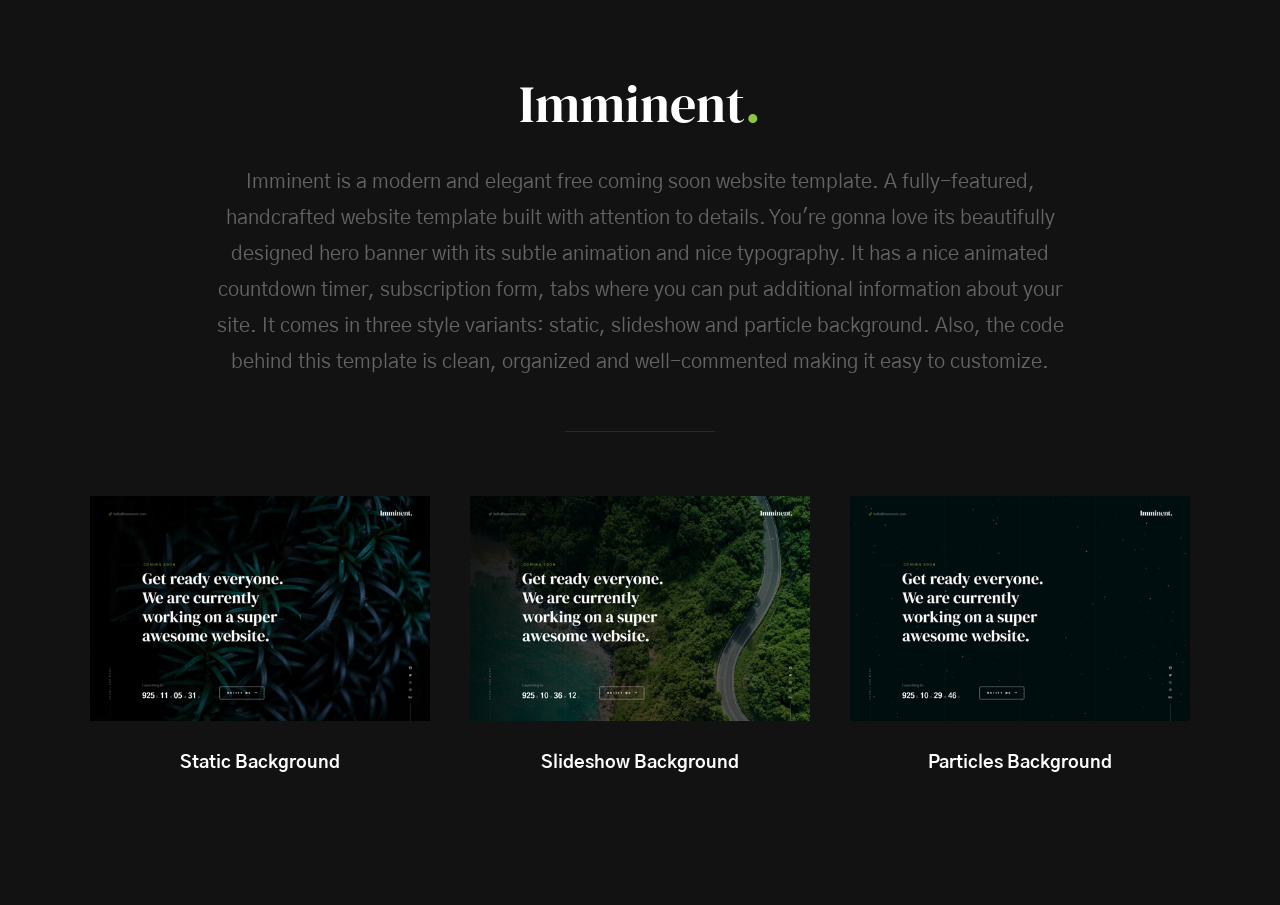
==== index.html @ cfb287a7 "Default" ====
<!DOCTYPE html>
<html class="no-js" lang="en">
<head>

    <!--- basic page needs
    ================================================== -->
    <meta charset="utf-8">
    <title>Imminent - Demo</title>
    <meta name="description" content="">
    <meta name="author" content="">

    <!-- mobile specific metas
    ================================================== -->
    <meta name="viewport" content="width=device-width, initial-scale=1">

    <!-- CSS
    ================================================== -->
    <link rel="stylesheet" href="css/base.css">
    <link rel="stylesheet" href="css/demo.css">

    <!-- script
    ================================================== -->
    <script src="js/modernizr.js"></script>
    <script defer src="js/fontawesome/all.min.js"></script>

    <!-- favicons
    ================================================== -->
    <link rel="apple-touch-icon" sizes="180x180" href="apple-touch-icon.png">
    <link rel="icon" type="image/png" sizes="32x32" href="favicon-32x32.png">
    <link rel="icon" type="image/png" sizes="16x16" href="favicon-16x16.png">
    <link rel="manifest" href="site.webmanifest">

</head>

<body>

    <!-- preloader
    ================================================== -->
    <div id="preloader">
        <div id="loader" class="dots-fade">
            <div></div>
            <div></div>
            <div></div>
        </div>
    </div>

    <!-- header 
    ================================================== -->
    <header>
        <div class="row">
            <div class="column">

                <h1>Imminent<span>.</span></h1>

                <p class="lead">
                Imminent is a modern and elegant free coming soon website template. A fully-featured, 
                handcrafted website template built with attention to details. You're gonna love its 
                beautifully designed hero banner with its 
                subtle animation and nice typography. It has a nice animated countdown timer, 
                subscription form, tabs where you can put additional information about your site. 
                It comes in three style variants: static, slideshow and particle background. 
                Also, the code behind this template is clean, organized and well-commented 
                making it easy to customize.
                </p>

            </div>
        </div>
    </header> <!-- end header -->


    <!-- main content
    ================================================== -->
    <main>
        <div class="row block-large-1-3 block-medium-1-2 block-tab-full">
           
            <div class="column entry">
                <div class="entry__thumb">
                    <a href="index-static.html" title="static background">
                        <img src="images/demo/imminent-static.jpg" srcset="images/demo/imminent-static.jpg 1x, images/demo/imminent-static@2x.jpg 2x" alt="">
                    </a>
                </div>
                <div class="entry__title">
                    <h3>Static Background</h3>
                </div>
            </div>

            <div class="column entry">
                <div class="entry__thumb">
                    <a href="index-slides.html" title="slideshow background">
                        <img src="images/demo/imminent-slides.jpg" srcset="images/demo/imminent-slides.jpg 1x, images/demo/imminent-slides@2x.jpg 2x" alt="">
                    </a>
                </div>
                <div class="entry__title">
                    <h3>Slideshow Background</h3>
                </div>
            </div>

            <div class="column entry">
                <div class="entry__thumb">
                    <a href="index-particles.html" title="particles background">
                        <img src="images/demo/imminent-particles.jpg" srcset="images/demo/imminent-particles.jpg 1x, images/demo/imminent-particles@2x.jpg 2x" alt="">
                    </a>
                </div>
                <div class="entry__title">
                    <h3>Particles Background</h3>
                </div>
            </div>
            
        </div>
    </main> <!--  end main -->

    <!-- Java Script
    ================================================== -->
    <script src="js/jquery-3.2.1.min.js"></script>
    <script src="js/plugins.js"></script>
    <script src="js/main.js"></script>

</body>

</html>
---- css/base.css ----
/* =================================================================== 
 *  Imminent Base Stylesheet
 *  Ver. 1.0.0
 *  09-19-2019
 *  ------------------------------------------------------------------
 *
 *  TOC:
 *	# imports 
 *	# normalize
 *	# basic/base setup styles
 *	# grid v2.1.1
 *	# block grids
 *	# MISC
 *
 * =================================================================== */



/* ===================================================================
 * # imports 
 *
 * ------------------------------------------------------------------- */
@import url("https://fonts.googleapis.com/css?family=DM+Serif+Display:400,400i|Gothic+A1:300,400,500,600,700,800&display=swap");



/* ==========================================================================
 * # normalize
 * normalize.css v8.0.1 | MIT License |
 * github.com/necolas/normalize.css
 *
 * -------------------------------------------------------------------------- */


/* ------------------------------------------------------------------- 
 * ## document
 * ------------------------------------------------------------------- */

/* 1. Correct the line height in all browsers.
 * 2. Prevent adjustments of font size after orientation changes in iOS.*/
html {
	line-height: 1.15;  /* 1 */
	-webkit-text-size-adjust: 100%;  /* 2 */
}


/* ------------------------------------------------------------------- 
 * ## sections
 * ------------------------------------------------------------------- */

/* Remove the margin in all browsers. */
body {
	margin: 0;
}

/* Render the `main` element consistently in IE. */
main {
	display: block;
}

/* Correct the font size and margin on `h1` elements within `section` and
 * `article` contexts in Chrome, Firefox, and Safari. */
h1 {
	font-size: 2em;
	margin: 0.67em 0;
}


/* ------------------------------------------------------------------- 
 * ## grouping
 * ------------------------------------------------------------------- */

/* 1. Add the correct box sizing in Firefox.
 * 2. Show the overflow in Edge and IE. */
hr {
	box-sizing: content-box;  /* 1 */
	height: 0;  /* 1 */
	overflow: visible;  /* 2 */
}

/* 1. Correct the inheritance and scaling of font size in all browsers.
 * 2. Correct the odd `em` font sizing in all browsers. */
pre {
	font-family: monospace, monospace;  /* 1 */
	font-size: 1em;  /* 2 */
}


/* ------------------------------------------------------------------- 
 * ## text-level semantics
 * ------------------------------------------------------------------- */

/* Remove the gray background on active links in IE 10. */
a {
	background-color: transparent;
}

/* 1. Remove the bottom border in Chrome 57-
 * 2. Add the correct text decoration in Chrome, Edge, IE, Opera, and Safari. */
abbr[title] {
	border-bottom: none;  /* 1 */
	text-decoration: underline;  /* 2 */
	text-decoration: underline dotted;  /* 2 */
}

/* Add the correct font weight in Chrome, Edge, and Safari. */
b,
strong {
	font-weight: bolder;
}

/* 1. Correct the inheritance and scaling of font size in all browsers.
 * 2. Correct the odd `em` font sizing in all browsers. */
code,
kbd,
samp {
	font-family: monospace, monospace;  /* 1 */
	font-size: 1em;  /* 2 */
}

/* Add the correct font size in all browsers. */
small {
	font-size: 80%;
}

/* Prevent `sub` and `sup` elements from affecting the line height in
 * all browsers. */
sub,
sup {
	font-size: 75%;
	line-height: 0;
	position: relative;
	vertical-align: baseline;
}

sub {
	bottom: -0.25em;
}

sup {
	top: -0.5em;
}


/* ------------------------------------------------------------------- 
 * ## embedded content
 * ------------------------------------------------------------------- */

/* Remove the border on images inside links in IE 10. */
img {
	border-style: none;
}


/* ------------------------------------------------------------------- 
 * ## forms
 * ------------------------------------------------------------------- */

/* 1. Change the font styles in all browsers.
 * 2. Remove the margin in Firefox and Safari. */
button,
input,
optgroup,
select,
textarea {
	font-family: inherit;  /* 1 */
	font-size: 100%;  /* 1 */
	line-height: 1.15;  /* 1 */
	margin: 0;  /* 2 */
}

/* Show the overflow in IE.
 * 1. Show the overflow in Edge. */
button,
input {

	/* 1 */
	overflow: visible;
}

/* Remove the inheritance of text transform in Edge, Firefox, and IE.
 * 1. Remove the inheritance of text transform in Firefox. */
button,
select {

	/* 1 */
	text-transform: none;
}

/* Correct the inability to style clickable types in iOS and Safari. */
button,
[type="button"],
[type="reset"],
[type="submit"] {
	-webkit-appearance: button;
}

/* Remove the inner border and padding in Firefox. */
button::-moz-focus-inner,
[type="button"]::-moz-focus-inner,
[type="reset"]::-moz-focus-inner,
[type="submit"]::-moz-focus-inner {
	border-style: none;
	padding: 0;
}

/* Restore the focus styles unset by the previous rule. */
button:-moz-focusring,
[type="button"]:-moz-focusring,
[type="reset"]:-moz-focusring,
[type="submit"]:-moz-focusring {
	outline: 1px dotted ButtonText;
}

/* Correct the padding in Firefox. */
fieldset {
	padding: 0.35em 0.75em 0.625em;
}

/* 1. Correct the text wrapping in Edge and IE.
 * 2. Correct the color inheritance from `fieldset` elements in IE.
 * 3. Remove the padding so developers are not caught out when they zero out
 *    `fieldset` elements in all browsers. */
legend {
	box-sizing: border-box;  /* 1 */
	color: inherit;  /* 2 */
	display: table;  /* 1 */
	max-width: 100%;  /* 1 */
	padding: 0;  /* 3 */
	white-space: normal;  /* 1 */
}

/* Add the correct vertical alignment in Chrome, Firefox, and Opera. */
progress {
	vertical-align: baseline;
}

/* Remove the default vertical scrollbar in IE 10+. */
textarea {
	overflow: auto;
}

/* 1. Add the correct box sizing in IE 10.
 * 2. Remove the padding in IE 10. */
[type="checkbox"],
[type="radio"] {
	box-sizing: border-box;  /* 1 */
	padding: 0;  /* 2 */
}

/* Correct the cursor style of increment and decrement buttons in Chrome. */
[type="number"]::-webkit-inner-spin-button,
[type="number"]::-webkit-outer-spin-button {
	height: auto;
}

/* 1. Correct the odd appearance in Chrome and Safari.
 * 2. Correct the outline style in Safari. */
[type="search"] {
	-webkit-appearance: textfield;  /* 1 */
	outline-offset: -2px;  /* 2 */
}

/* Remove the inner padding in Chrome and Safari on macOS. */
[type="search"]::-webkit-search-decoration {
	-webkit-appearance: none;
}

/* 1. Correct the inability to style clickable types in iOS and Safari.
 * 2. Change font properties to `inherit` in Safari. */
::-webkit-file-upload-button {
	-webkit-appearance: button;  /* 1 */
	font: inherit;  /* 2 */
}


/* ------------------------------------------------------------------- 
 * ## interactive
 * ------------------------------------------------------------------- */

/* Add the correct display in Edge, IE 10+, and Firefox. */
details {
	display: block;
}

/* Add the correct display in all browsers. */
summary {
	display: list-item;
}


/* ------------------------------------------------------------------- 
 * ## misc
 * ------------------------------------------------------------------- */

/* Add the correct display in IE 10+. */
template {
	display: none;
}

/* Add the correct display in IE 10. */
[hidden] {
	display: none;
}



/* ===================================================================
 * # basic/base setup styles
 *
 * ------------------------------------------------------------------- */
html {
	font-size: 62.5%;
	box-sizing: border-box;
}

*,
*::before,
*::after {
	box-sizing: inherit;
}

body {
	font-weight: normal;
	line-height: 1;
	word-wrap: break-word;
	-moz-font-smoothing: grayscale;
	-moz-osx-font-smoothing: grayscale;
	-webkit-font-smoothing: antialiased;
	-webkit-overflow-scrolling: touch;
	-webkit-text-size-adjust: none;
}


/* ------------------------------------------------------------------- 
 * ## Media
 * ------------------------------------------------------------------- */
svg,
img,
video
embed,
iframe,
object {
	max-width: 100%;
	height: auto;
}


/* ------------------------------------------------------------------- 
 * ## Typography resets 
 * ------------------------------------------------------------------- */
div,
dl,
dt,
dd,
ul,
ol,
li,
h1,
h2,
h3,
h4,
h5,
h6,
pre,
form,
p,
blockquote,
th,
td {
	margin: 0;
	padding: 0;
}

p {
	font-size: inherit;
	text-rendering: optimizeLegibility;
}

em,
i {
	font-style: italic;
	line-height: inherit;
}

strong,
b {
	font-weight: bold;
	line-height: inherit;
}

small {
	font-size: 60%;
	line-height: inherit;
}

ol,
ul {
	list-style: none;
}

li {
	display: block;
}


/* ------------------------------------------------------------------- 
 * ## links
 * ------------------------------------------------------------------- */
a {
	text-decoration: none;
	line-height: inherit;
}

a img {
	border: none;
}


/* ------------------------------------------------------------------- 
 * ## inputs
 * ------------------------------------------------------------------- */
fieldset {
	margin: 0;
	padding: 0;
}

input[type="email"],
input[type="number"],
input[type="search"],
input[type="text"],
input[type="tel"],
input[type="url"],
input[type="password"],
textarea {
	-webkit-appearance: none;
	-moz-appearance: none;
	appearance: none;
}



/* ===================================================================
 * # grid v2.1.1
 *
 *   -----------------------------------------------------------------
 * - Grid breakpoints are based on MAXIMUM WIDTH media queries, 
 *   meaning they apply to that one breakpoint and ALL THOSE BELOW IT.
 * - Grid columns without a specified width will automatically layout 
 *   as equal width columns.
 * ------------------------------------------------------------------- */

/* rows
 * ------------------------------------- */
.row {
	width: 89%;
	max-width: 1400px;
	margin: 0 auto;
	display: -ms-flexbox;
	display: -webkit-flex;
	display: flex;
	-webkit-flex-flow: row wrap;
	-ms-flex-flow: row wrap;
	flex-flow: row wrap;
}

.row .row {
	width: auto;
	max-width: none;
	margin-left: -20px;
	margin-right: -20px;
}

/* columns
 * -------------------------------------- */
.column {
	-webkit-flex: 1 1 0%;
	-ms-flex: 1 1 0%;
	flex: 1 1 0%;
	padding: 0 20px;
}

.collapse > .column,
.column.collapse {
	padding: 0;
}

/* flex row containers utility classes
 * ----------------------------------------- */
.row.row-wrap {
	-webkit-flex-wrap: wrap;
	-ms-flex-wrap: wrap;
	flex-wrap: wrap;
}

.row.row-nowrap {
	-webkit-flex-wrap: nowrap;
	-ms-flex-wrap: none;
	flex-wrap: nowrap;
}

.row.row-y-top {
	-webkit-align-items: flex-start;
	-ms-flex-align: start;
	align-items: flex-start;
}

.row.row-y-bottom {
	-webkit-align-items: flex-end;
	-ms-flex-align: end;
	align-items: flex-end;
}

.row.row-y-center {
	-webkit-align-items: center;
	-ms-flex-align: center;
	align-items: center;
}

.row.row-stretch {
	-webkit-align-items: stretch;
	-ms-flex-align: stretch;
	align-items: stretch;
}

.row.row-baseline {
	-webkit-align-items: baseline;
	-ms-flex-align: baseline;
	align-items: baseline;
}

.row.row-x-left {
	-ms-flex-pack: start;
	-webkit-justify-content: flex-start;
	justify-content: flex-start;
}

.row.row-x-right {
	-ms-flex-pack: end;
	-webkit-justify-content: flex-end;
	justify-content: flex-end;
}

.row.row-x-center {
	-ms-flex-pack: center;
	-webkit-justify-content: center;
	justify-content: center;
}

/* flex item utility alignment classes
 * ----------------------------------------- */
.align-center {
	margin: auto;
	-webkit-align-self: center;
	-ms-flex-item-align: center;
	align-self: center;
}

.align-left {
	margin-right: auto;
	-webkit-align-self: center;
	-ms-flex-item-align: center;
	align-self: center;
}

.align-right {
	margin-left: auto;
	-webkit-align-self: center;
	-ms-flex-item-align: center;
	align-self: center;
}

.align-x-center {
	margin-right: auto;
	margin-left: auto;
}

.align-x-left {
	margin-right: auto;
}

.align-x-right {
	margin-left: auto;
}

.align-y-center {
	-webkit-align-self: center;
	-ms-flex-item-align: center;
	align-self: center;
}

.align-y-top {
	-webkit-align-self: flex-start;
	-ms-flex-item-align: start;
	align-self: flex-start;
}

.align-y-bottom {
	-webkit-align-self: flex-end;
	-ms-flex-item-align: end;
	align-self: flex-end;
}

/* large screen column widths 
 * -------------------------------------- */
.large-1 {
	-webkit-flex: 0 0 8.33333%;
	-ms-flex: 0 0 8.33333%;
	flex: 0 0 8.33333%;
	max-width: 8.33333%;
}

.large-2 {
	-webkit-flex: 0 0 16.66667%;
	-ms-flex: 0 0 16.66667%;
	flex: 0 0 16.66667%;
	max-width: 16.66667%;
}

.large-3 {
	-webkit-flex: 0 0 25%;
	-ms-flex: 0 0 25%;
	flex: 0 0 25%;
	max-width: 25%;
}

.large-4 {
	-webkit-flex: 0 0 33.33333%;
	-ms-flex: 0 0 33.33333%;
	flex: 0 0 33.33333%;
	max-width: 33.33333%;
}

.large-5 {
	-webkit-flex: 0 0 41.66667%;
	-ms-flex: 0 0 41.66667%;
	flex: 0 0 41.66667%;
	max-width: 41.66667%;
}

.large-6,
.large-half {
	-webkit-flex: 0 0 50%;
	-ms-flex: 0 0 50%;
	flex: 0 0 50%;
	max-width: 50%;
}

.large-7 {
	-webkit-flex: 0 0 58.33333%;
	-ms-flex: 0 0 58.33333%;
	flex: 0 0 58.33333%;
	max-width: 58.33333%;
}

.large-8 {
	-webkit-flex: 0 0 66.66667%;
	-ms-flex: 0 0 66.66667%;
	flex: 0 0 66.66667%;
	max-width: 66.66667%;
}

.large-9 {
	-webkit-flex: 0 0 75%;
	-ms-flex: 0 0 75%;
	flex: 0 0 75%;
	max-width: 75%;
}

.large-10 {
	-webkit-flex: 0 0 83.33333%;
	-ms-flex: 0 0 83.33333%;
	flex: 0 0 83.33333%;
	max-width: 83.33333%;
}

.large-11 {
	-webkit-flex: 0 0 91.66667%;
	-ms-flex: 0 0 91.66667%;
	flex: 0 0 91.66667%;
	max-width: 91.66667%;
}

.large-12,
.large-full {
	-webkit-flex: 0 0 100%;
	-ms-flex: 0 0 100%;
	flex: 0 0 100%;
	max-width: 100%;
}


/* ------------------------------------------------------------------- 
 * ## medium screen devices
 * ------------------------------------------------------------------- */
@media screen and (max-width:1200px) {
	.row .row {
		margin-left: -16px;
		margin-right: -16px;
	}

	.column {
		padding: 0 16px;
	}

	.medium-1 {
		-webkit-flex: 0 0 8.33333%;
		-ms-flex: 0 0 8.33333%;
		flex: 0 0 8.33333%;
		max-width: 8.33333%;
	}

	.medium-2 {
		-webkit-flex: 0 0 16.66667%;
		-ms-flex: 0 0 16.66667%;
		flex: 0 0 16.66667%;
		max-width: 16.66667%;
	}

	.medium-3 {
		-webkit-flex: 0 0 25%;
		-ms-flex: 0 0 25%;
		flex: 0 0 25%;
		max-width: 25%;
	}

	.medium-4 {
		-webkit-flex: 0 0 33.33333%;
		-ms-flex: 0 0 33.33333%;
		flex: 0 0 33.33333%;
		max-width: 33.33333%;
	}

	.medium-5 {
		-webkit-flex: 0 0 41.66667%;
		-ms-flex: 0 0 41.66667%;
		flex: 0 0 41.66667%;
		max-width: 41.66667%;
	}

	.medium-6,
	.medium-half {
		-webkit-flex: 0 0 50%;
		-ms-flex: 0 0 50%;
		flex: 0 0 50%;
		max-width: 50%;
	}

	.medium-7 {
		-webkit-flex: 0 0 58.33333%;
		-ms-flex: 0 0 58.33333%;
		flex: 0 0 58.33333%;
		max-width: 58.33333%;
	}

	.medium-8 {
		-webkit-flex: 0 0 66.66667%;
		-ms-flex: 0 0 66.66667%;
		flex: 0 0 66.66667%;
		max-width: 66.66667%;
	}

	.medium-9 {
		-webkit-flex: 0 0 75%;
		-ms-flex: 0 0 75%;
		flex: 0 0 75%;
		max-width: 75%;
	}

	.medium-10 {
		-webkit-flex: 0 0 83.33333%;
		-ms-flex: 0 0 83.33333%;
		flex: 0 0 83.33333%;
		max-width: 83.33333%;
	}

	.medium-11 {
		-webkit-flex: 0 0 91.66667%;
		-ms-flex: 0 0 91.66667%;
		flex: 0 0 91.66667%;
		max-width: 91.66667%;
	}

	.medium-12,
	.medium-full {
		-webkit-flex: 0 0 100%;
		-ms-flex: 0 0 100%;
		flex: 0 0 100%;
		max-width: 100%;
	}

}


/* ------------------------------------------------------------------- 
 * ## tablets
 * ------------------------------------------------------------------- */
@media screen and (max-width:800px) {
	.tab-1 {
		-webkit-flex: 0 0 8.33333%;
		-ms-flex: 0 0 8.33333%;
		flex: 0 0 8.33333%;
		max-width: 8.33333%;
	}

	.tab-2 {
		-webkit-flex: 0 0 16.66667%;
		-ms-flex: 0 0 16.66667%;
		flex: 0 0 16.66667%;
		max-width: 16.66667%;
	}

	.tab-3 {
		-webkit-flex: 0 0 25%;
		-ms-flex: 0 0 25%;
		flex: 0 0 25%;
		max-width: 25%;
	}

	.tab-4 {
		-webkit-flex: 0 0 33.33333%;
		-ms-flex: 0 0 33.33333%;
		flex: 0 0 33.33333%;
		max-width: 33.33333%;
	}

	.tab-5 {
		-webkit-flex: 0 0 41.66667%;
		-ms-flex: 0 0 41.66667%;
		flex: 0 0 41.66667%;
		max-width: 41.66667%;
	}

	.tab-6,
	.tab-half {
		-webkit-flex: 0 0 50%;
		-ms-flex: 0 0 50%;
		flex: 0 0 50%;
		max-width: 50%;
	}

	.tab-7 {
		-webkit-flex: 0 0 58.33333%;
		-ms-flex: 0 0 58.33333%;
		flex: 0 0 58.33333%;
		max-width: 58.33333%;
	}

	.tab-8 {
		-webkit-flex: 0 0 66.66667%;
		-ms-flex: 0 0 66.66667%;
		flex: 0 0 66.66667%;
		max-width: 66.66667%;
	}

	.tab-9 {
		-webkit-flex: 0 0 75%;
		-ms-flex: 0 0 75%;
		flex: 0 0 75%;
		max-width: 75%;
	}

	.tab-10 {
		-webkit-flex: 0 0 83.33333%;
		-ms-flex: 0 0 83.33333%;
		flex: 0 0 83.33333%;
		max-width: 83.33333%;
	}

	.tab-11 {
		-webkit-flex: 0 0 91.66667%;
		-ms-flex: 0 0 91.66667%;
		flex: 0 0 91.66667%;
		max-width: 91.66667%;
	}

	.tab-12,
	.tab-full {
		-webkit-flex: 0 0 100%;
		-ms-flex: 0 0 100%;
		flex: 0 0 100%;
		max-width: 100%;
	}

	.hide-on-tablet {
		display: none;
	}

}


/* ------------------------------------------------------------------- 
 * ## mobile devices 
 * ------------------------------------------------------------------- */
@media screen and (max-width:600px) {
	.row {
		width: 100%;
		padding-left: 25px;
		padding-right: 25px;
	}

	.row .row {
		margin-left: -10px;
		margin-right: -10px;
		padding-left: 0;
		padding-right: 0;
	}

	.column {
		padding: 0 10px;
	}

	.mob-1 {
		-webkit-flex: 0 0 8.33333%;
		-ms-flex: 0 0 8.33333%;
		flex: 0 0 8.33333%;
		max-width: 8.33333%;
	}

	.mob-2 {
		-webkit-flex: 0 0 16.66667%;
		-ms-flex: 0 0 16.66667%;
		flex: 0 0 16.66667%;
		max-width: 16.66667%;
	}

	.mob-3 {
		-webkit-flex: 0 0 25%;
		-ms-flex: 0 0 25%;
		flex: 0 0 25%;
		max-width: 25%;
	}

	.mob-4 {
		-webkit-flex: 0 0 33.33333%;
		-ms-flex: 0 0 33.33333%;
		flex: 0 0 33.33333%;
		max-width: 33.33333%;
	}

	.mob-5 {
		-webkit-flex: 0 0 41.66667%;
		-ms-flex: 0 0 41.66667%;
		flex: 0 0 41.66667%;
		max-width: 41.66667%;
	}

	.mob-6,
	.mob-half {
		-webkit-flex: 0 0 50%;
		-ms-flex: 0 0 50%;
		flex: 0 0 50%;
		max-width: 50%;
	}

	.mob-7 {
		-webkit-flex: 0 0 58.33333%;
		-ms-flex: 0 0 58.33333%;
		flex: 0 0 58.33333%;
		max-width: 58.33333%;
	}

	.mob-8 {
		-webkit-flex: 0 0 66.66667%;
		-ms-flex: 0 0 66.66667%;
		flex: 0 0 66.66667%;
		max-width: 66.66667%;
	}

	.mob-9 {
		-webkit-flex: 0 0 75%;
		-ms-flex: 0 0 75%;
		flex: 0 0 75%;
		max-width: 75%;
	}

	.mob-10 {
		-webkit-flex: 0 0 83.33333%;
		-ms-flex: 0 0 83.33333%;
		flex: 0 0 83.33333%;
		max-width: 83.33333%;
	}

	.mob-11 {
		-webkit-flex: 0 0 91.66667%;
		-ms-flex: 0 0 91.66667%;
		flex: 0 0 91.66667%;
		max-width: 91.66667%;
	}

	.mob-12,
	.mob-full {
		-webkit-flex: 0 0 100%;
		-ms-flex: 0 0 100%;
		flex: 0 0 100%;
		max-width: 100%;
	}

	.hide-on-mobile {
		display: none;
	}

}


/* ------------------------------------------------------------------- 
 * ## small mobile devices <= 400px
 * ------------------------------------------------------------------- */
@media screen and (max-width:400px) {
	.row {
		padding-left: 22px;
		padding-right: 22px;
	}

	.row .row {
		margin-left: 0;
		margin-right: 0;
	}

	.column {
		-webkit-flex: 0 0 100%;
		-ms-flex: 0 0 100%;
		flex: 0 0 100%;
		max-width: 100%;
		width: 100%;
		margin-left: 0;
		margin-right: 0;
		padding: 0;
	}

}



/* ===================================================================
 * # block grids
 *
 * -------------------------------------------------------------------
 * Equally-sized columns define at parent/row level.
 * ------------------------------------------------------------------- */
.block-large-1-8 > .column {
	-webkit-flex: 0 0 12.5%;
	-ms-flex: 0 0 12.5%;
	flex: 0 0 12.5%;
	max-width: 12.5%;
}

.block-large-1-6 > .column {
	-webkit-flex: 0 0 16.66667%;
	-ms-flex: 0 0 16.66667%;
	flex: 0 0 16.66667%;
	max-width: 16.66667%;
}

.block-large-1-5 > .column {
	-webkit-flex: 0 0 20%;
	-ms-flex: 0 0 20%;
	flex: 0 0 20%;
	max-width: 20%;
}

.block-large-1-4 > .column {
	-webkit-flex: 0 0 25%;
	-ms-flex: 0 0 25%;
	flex: 0 0 25%;
	max-width: 25%;
}

.block-large-1-3 > .column {
	-webkit-flex: 0 0 33.33333%;
	-ms-flex: 0 0 33.33333%;
	flex: 0 0 33.33333%;
	max-width: 33.33333%;
}

.block-large-1-2 > .column {
	-webkit-flex: 0 0 50%;
	-ms-flex: 0 0 50%;
	flex: 0 0 50%;
	max-width: 50%;
}

.block-large-full > .column {
	-webkit-flex: 0 0 100%;
	-ms-flex: 0 0 100%;
	flex: 0 0 100%;
	max-width: 100%;
}


/* ------------------------------------------------------------------- 
 * ## block grids - medium screen devices
 * ------------------------------------------------------------------- */
@media screen and (max-width:1200px) {
	.block-medium-1-8 > .column {
		-webkit-flex: 0 0 12.5%;
		-ms-flex: 0 0 12.5%;
		flex: 0 0 12.5%;
		max-width: 12.5%;
	}

	.block-medium-1-6 > .column {
		-webkit-flex: 0 0 16.66667%;
		-ms-flex: 0 0 16.66667%;
		flex: 0 0 16.66667%;
		max-width: 16.66667%;
	}

	.block-medium-1-5 > .column {
		-webkit-flex: 0 0 20%;
		-ms-flex: 0 0 20%;
		flex: 0 0 20%;
		max-width: 20%;
	}

	.block-medium-1-4 > .column {
		-webkit-flex: 0 0 25%;
		-ms-flex: 0 0 25%;
		flex: 0 0 25%;
		max-width: 25%;
	}

	.block-medium-1-3 > .column {
		-webkit-flex: 0 0 33.33333%;
		-ms-flex: 0 0 33.33333%;
		flex: 0 0 33.33333%;
		max-width: 33.33333%;
	}

	.block-medium-1-2 > .column {
		-webkit-flex: 0 0 50%;
		-ms-flex: 0 0 50%;
		flex: 0 0 50%;
		max-width: 50%;
	}

	.block-medium-full > .column {
		-webkit-flex: 0 0 100%;
		-ms-flex: 0 0 100%;
		flex: 0 0 100%;
		max-width: 100%;
	}

}


/* ------------------------------------------------------------------- 
 * ## block grids - tablets
 * ------------------------------------------------------------------- */
@media screen and (max-width:800px) {
	.block-tab-1-8 > .column {
		-webkit-flex: 0 0 12.5%;
		-ms-flex: 0 0 12.5%;
		flex: 0 0 12.5%;
		max-width: 12.5%;
	}

	.block-tab-1-6 > .column {
		-webkit-flex: 0 0 16.66667%;
		-ms-flex: 0 0 16.66667%;
		flex: 0 0 16.66667%;
		max-width: 16.66667%;
	}

	.block-tab-1-5 > .column {
		-webkit-flex: 0 0 20%;
		-ms-flex: 0 0 20%;
		flex: 0 0 20%;
		max-width: 20%;
	}

	.block-tab-1-4 > .column {
		-webkit-flex: 0 0 25%;
		-ms-flex: 0 0 25%;
		flex: 0 0 25%;
		max-width: 25%;
	}

	.block-tab-1-3 > .column {
		-webkit-flex: 0 0 33.33333%;
		-ms-flex: 0 0 33.33333%;
		flex: 0 0 33.33333%;
		max-width: 33.33333%;
	}

	.block-tab-1-2 > .column {
		-webkit-flex: 0 0 50%;
		-ms-flex: 0 0 50%;
		flex: 0 0 50%;
		max-width: 50%;
	}

	.block-tab-full > .column {
		-webkit-flex: 0 0 100%;
		-ms-flex: 0 0 100%;
		flex: 0 0 100%;
		max-width: 100%;
	}

}


/* ------------------------------------------------------------------- 
 * ## block grids - mobile devices
 * ------------------------------------------------------------------- */
@media screen and (max-width:600px) {
	.block-mob-1-8 > .column {
		-webkit-flex: 0 0 12.5%;
		-ms-flex: 0 0 12.5%;
		flex: 0 0 12.5%;
		max-width: 12.5%;
	}

	.block-mob-1-6 > .column {
		-webkit-flex: 0 0 16.66667%;
		-ms-flex: 0 0 16.66667%;
		flex: 0 0 16.66667%;
		max-width: 16.66667%;
	}

	.block-mob-1-5 > .column {
		-webkit-flex: 0 0 20%;
		-ms-flex: 0 0 20%;
		flex: 0 0 20%;
		max-width: 20%;
	}

	.block-mob-1-4 > .column {
		-webkit-flex: 0 0 25%;
		-ms-flex: 0 0 25%;
		flex: 0 0 25%;
		max-width: 25%;
	}

	.block-mob-1-3 > .column {
		-webkit-flex: 0 0 33.33333%;
		-ms-flex: 0 0 33.33333%;
		flex: 0 0 33.33333%;
		max-width: 33.33333%;
	}

	.block-mob-1-2 > .column {
		-webkit-flex: 0 0 50%;
		-ms-flex: 0 0 50%;
		flex: 0 0 50%;
		max-width: 50%;
	}

	.block-mob-full > .column {
		-webkit-flex: 0 0 100%;
		-ms-flex: 0 0 100%;
		flex: 0 0 100%;
		max-width: 100%;
	}

}


/* ------------------------------------------------------------------- 
 * ## block grids - small mobile devices <= 400px
 * ------------------------------------------------------------------- */
@media screen and (max-width:400px) {
	.stack > .column {
		-webkit-flex: 0 0 100%;
		-ms-flex: 0 0 100%;
		flex: 0 0 100%;
		max-width: 100%;
		width: 100%;
		margin-left: 0;
		margin-right: 0;
		padding: 0;
	}

}



/* ===================================================================
 * # MISC
 *
 * ------------------------------------------------------------------- */
.h-group:after {
	content: "";
	display: table;
	clear: both;
}

/* misc helper classes
 * -------------------------------------- */
.is-hidden {
	display: none;
}

.is-invisible {
	visibility: hidden;
}

.h-antialiased {
	-webkit-font-smoothing: antialiased;
	-moz-osx-font-smoothing: grayscale;
}

.h-overflow-hidden {
	overflow: hidden;
}

.h-remove-bottom {
	margin-bottom: 0;
}

.h-add-half-bottom {
	margin-bottom: 1.6rem !important;
}

.h-add-bottom {
	margin-bottom: 3.2rem !important;
}

.h-no-border {
	border: none;
}

.h-full-width {
	width: 100%;
}

.h-text-center {
	text-align: center;
}

.h-text-left {
	text-align: left;
}

.h-text-right {
	text-align: right;
}

.h-pull-left {
	float: left;
}

.h-pull-right {
	float: right;
}

/*# sourceMappingURL=base.css.map */
---- css/demo.css ----
/* =================================================================== 
 *  Imminent v1.0 Demo Stylesheet
 *  Ver. 1.0.0
 *  09-20-2019
 * =================================================================== */


/* ===================================================================
 * # preloader
 *
 * ------------------------------------------------------------------- */
#preloader {
  position: fixed;
  top: 0;
  left: 0;
  right: 0;
  bottom: 0;
  background: #1d1d1d;
  z-index: 500;
  height: 100vh;
  width: 100%;
  overflow: hidden;
}

.no-js #preloader,
.oldie #preloader {
  display: none;
}

#loader {
  position: absolute;
  left: 50%;
  top: 50%;
  width: 6px;
  height: 6px;
  padding: 0;
  display: inline-block;
  -webkit-transform: translate3d(-50%, -50%, 0);
  transform: translate3d(-50%, -50%, 0);
}

#loader > div {
  content: "";
  background: #ffffff;
  width: 6px;
  height: 6px;
  position: absolute;
  top: 0;
  left: 0;
  border-radius: 50%;
}

#loader > div:nth-of-type(1) {
  left: 15px;
}

#loader > div:nth-of-type(3) {
  left: -15px;
}

/* dots jump */
.dots-jump > div {
  -webkit-animation: dots-jump 1.2s infinite ease;
  animation: dots-jump 1.2s infinite ease;
  animation-delay: 0.2s;
}

.dots-jump > div:nth-of-type(1) {
  animation-delay: 0.4s;
}

.dots-jump > div:nth-of-type(3) {
  animation-delay: 0s;
}

@-webkit-keyframes dots-jump {
  0% {
    top: 0;
  }

  40% {
    top: -6px;
  }

  80% {
    top: 0;
  }

}

@keyframes dots-jump {
  0% {
    top: 0;
  }

  40% {
    top: -6px;
  }

  80% {
    top: 0;
  }

}

/* dots fade */
.dots-fade > div {
  -webkit-animation: dots-fade 1.6s infinite ease;
  animation: dots-fade 1.6s infinite ease;
  animation-delay: 0.4s;
}

.dots-fade > div:nth-of-type(1) {
  animation-delay: 0.8s;
}

.dots-fade > div:nth-of-type(3) {
  animation-delay: 0s;
}

@-webkit-keyframes dots-fade {
  0% {
    opacity: 1;
  }

  40% {
    opacity: 0.2;
  }

  80% {
    opacity: 1;
  }

}

@keyframes dots-fade {
  0% {
    opacity: 1;
  }

  40% {
    opacity: 0.2;
  }

  80% {
    opacity: 1;
  }

}

/* dots pulse */
.dots-pulse > div {
  -webkit-animation: dots-pulse 1.2s infinite ease;
  animation: dots-pulse 1.2s infinite ease;
  animation-delay: 0.2s;
}

.dots-pulse > div:nth-of-type(1) {
  animation-delay: 0.4s;
}

.dots-pulse > div:nth-of-type(3) {
  animation-delay: 0s;
}

@-webkit-keyframes dots-pulse {
  0% {
    -webkit-transform: scale(1);
    transform: scale(1);
  }

  40% {
    -webkit-transform: scale(1.1);
    transform: scale(1.3);
  }

  80% {
    -webkit-transform: scale(1);
    transform: scale(1);
  }

}

@keyframes dots-pulse {
  0% {
    -webkit-transform: scale(1);
    transform: scale(1);
  }

  40% {
    -webkit-transform: scale(1.1);
    transform: scale(1.3);
  }

  80% {
    -webkit-transform: scale(1);
    transform: scale(1);
  }

}


/* ===================================================================
 * # base style overrides
 *
 * ------------------------------------------------------------------- */
html {
  font-size: 10px;
}

@media screen and (max-width:400px) {
  html {
    font-size: 9.444444444444444px;
  }

}

html,
body {
  height: 100%;
}

body {
  background: #121212;
  font-family: "Gothic A1", sans-serif;
  font-size: 1.8rem;
  font-style: normal;
  font-weight: normal;
  line-height: 1.778;
  color: rgba(255, 255, 255, 0.4);
  margin: 0;
  padding: 0;
  position: relative;
}

a {
  color: #8dc63f;
  transition: all 0.3s cubic-bezier(0.23, 1, 0.32, 1);
}

a:hover,
a:focus,
a:active {
  color: #33648a;
}

a:hover,
a:active {
  outline: 0;
}

h1,
h3 {
  font-style: normal;
  color: #ffffff;
  font-variant-ligatures: common-ligatures;
  text-rendering: optimizeLegibility;
}

h1 {
  font-family: "DM Serif Display", serif;
  font-weight: 400;
}

h3 {
  font-family: "Gothic A1", sans-serif;
  font-weight: 700;
  font-size: 2.4rem;
  line-height: 1.167;
}

p.lead {
  font-family: "Gothic A1", sans-serif;
  font-weight: 400;
  font-size: 2rem;
  line-height: 1.8;
  margin-bottom: 3.6rem;
  color: #646464;
}

@media screen and (max-width:1200px) {
  p.lead {
    font-size: 1.9rem;
  }

}

@media screen and (max-width:600px) {
  p.lead {
    font-size: 1.8rem;
  }

}


/* ===================================================================
 * layout style
 *
 * ------------------------------------------------------------------- */

/* -------------------------------------------------------------------
 * header
 * ------------------------------------------------------------------- */
header {
  text-align: center;
  padding: 6.8rem 0 1.6rem;
  margin-bottom: 6.4rem;
  position: relative;
}

header::after {
  content: "";
  width: 150px;
  height: 1px;
  background: rgba(255, 255, 255, 0.1);
  position: absolute;
  bottom: 0;
  left: 50%;
  -webkit-transform: translateX(-50%);
  transform: translateX(-50%);
}

header .row {
  max-width: 900px;
}

@media screen and (max-width:1200px) {
  header .row {
    max-width: 700px;
  }

}

header h1 {
  font-size: 5.2rem;
  line-height: 1.385;
  margin-bottom: 2.4rem;
}

header h1 span {
  color: #8dc63f;
}

@media screen and (max-width:600px) {
  header h1 {
    font-size: 4rem;
    letter-spacing: -.07rem;
  }

}

/* ------------------------------------------------------------------- 
 * main
 * ------------------------------------------------------------------- */
main {
  text-align: center;
  padding-bottom: 8rem;
}

main .row {
  max-width: 1160px;
}

main .column {
  margin-bottom: 3.2rem;
}

main .entry__thumb {
  position: relative;
  overflow: hidden;
}

main .entry__thumb a {
  display: block;
}

main .entry__thumb a img {
  vertical-align: bottom;
}

main .entry__thumb a::before {
  content: "";
  display: block;
  background: rgba(0, 0, 0, 0.8);
  opacity: 0;
  visibility: hidden;
  position: absolute;
  top: 0;
  left: 0;
  width: 100%;
  height: 100%;
  transition: all .3s;
  z-index: 1;
}

main .entry__thumb a::after {
  content: "...";
  font-family: georgia, serif;
  font-size: 2.7rem;
  z-index: 1;
  display: block;
  height: 30px;
  width: 30px;
  letter-spacing: -1px;
  line-height: 30px;
  margin-left: -15px;
  margin-top: -30px;
  position: absolute;
  left: 50%;
  top: 50%;
  text-align: center;
  color: #ffffff;
  opacity: 0;
  visibility: hidden;
  -webkit-transform: scale(0.5);
  transform: scale(0.5);
  transition: all .3s;
}

main .entry__thumb:hover a::before {
  opacity: 1;
  visibility: visible;
}

main .entry__thumb:hover a::after {
  opacity: 1;
  visibility: visible;
  -webkit-transform: scale(1);
  transform: scale(1);
}

main .entry__title {
  padding-top: 2.8rem;
}

main .entry__title h3 {
  font-size: 1.8rem;
  line-height: 1.556;
  margin-bottom: 1.6rem;
  color: white;
}

/* ------------------------------------------------------------------- 
 * responsive:
 * main
 * ------------------------------------------------------------------- */
@media screen and (max-width:1200px) {
  main .row {
    max-width: 900px;
  }

}

@media screen and (max-width:800px) {
  main .row {
    max-width: 500px;
  }

}

/*# sourceMappingURL=demo.css.map */
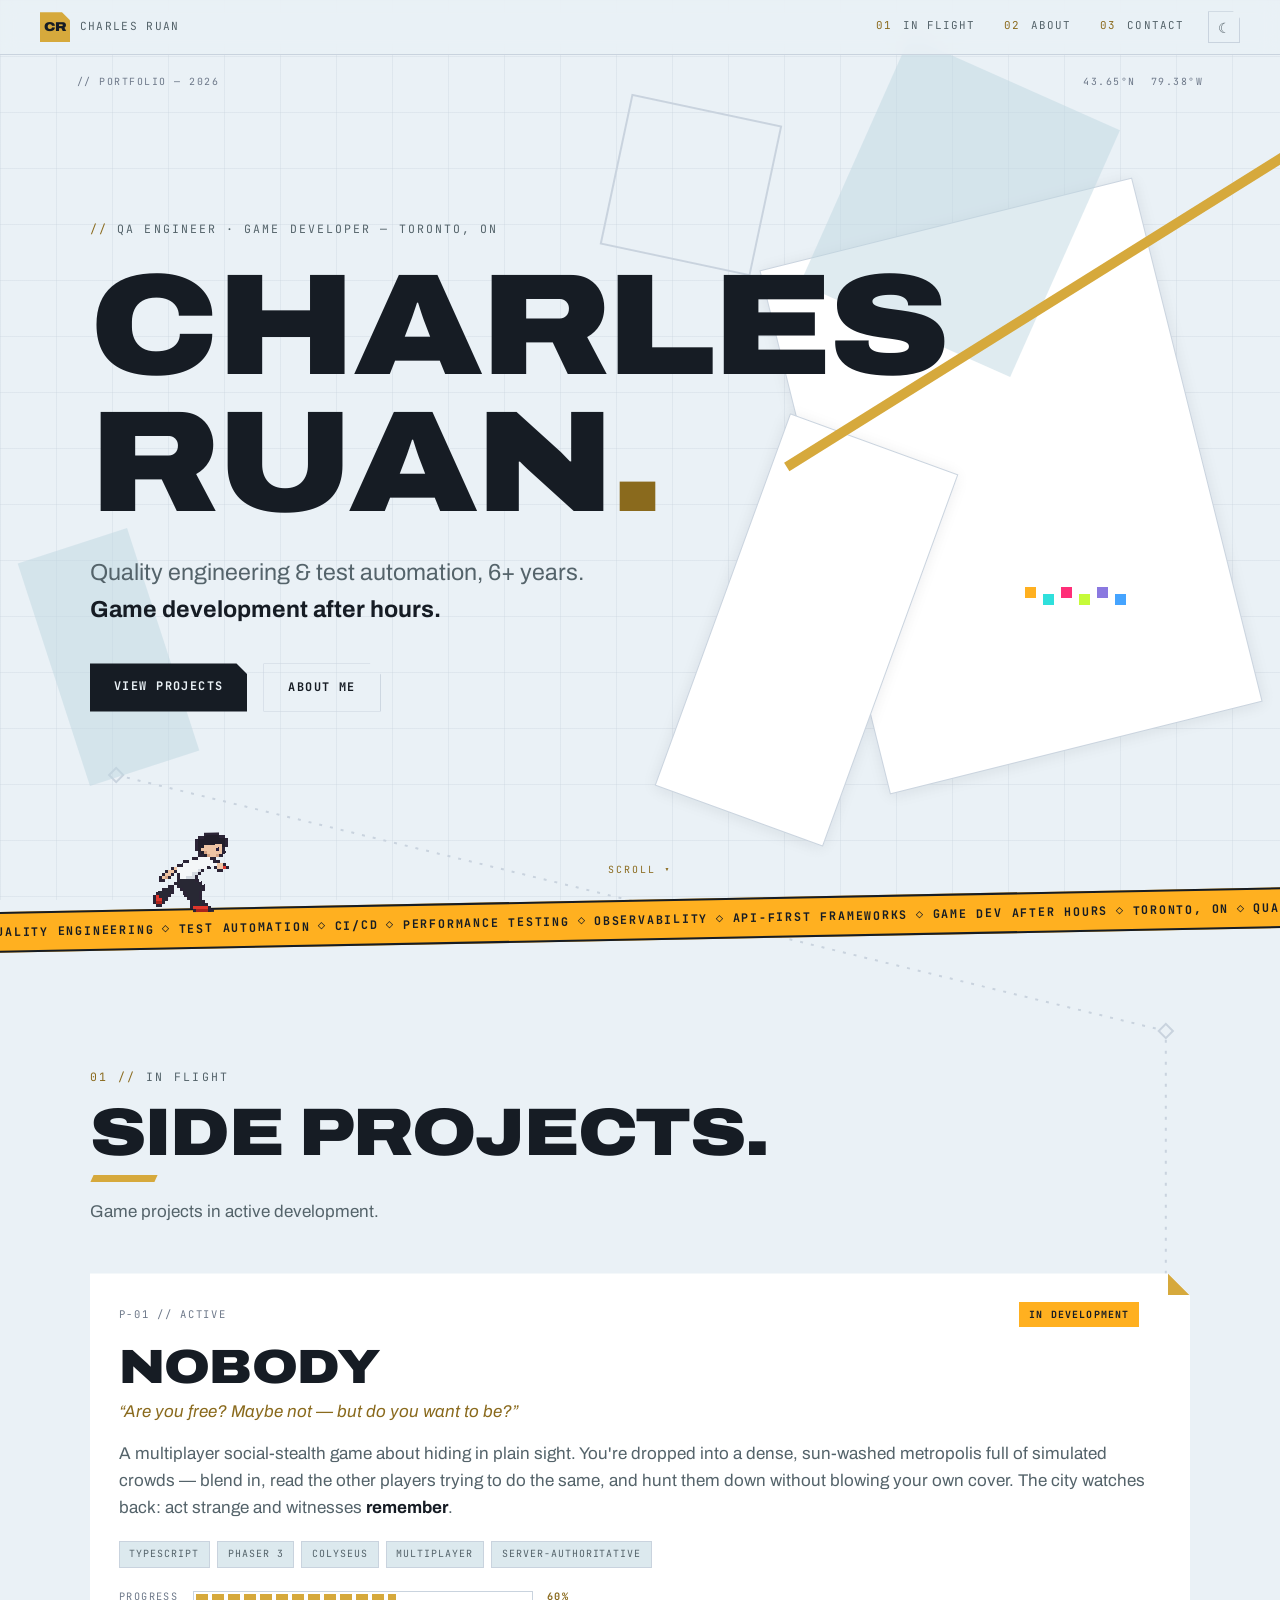
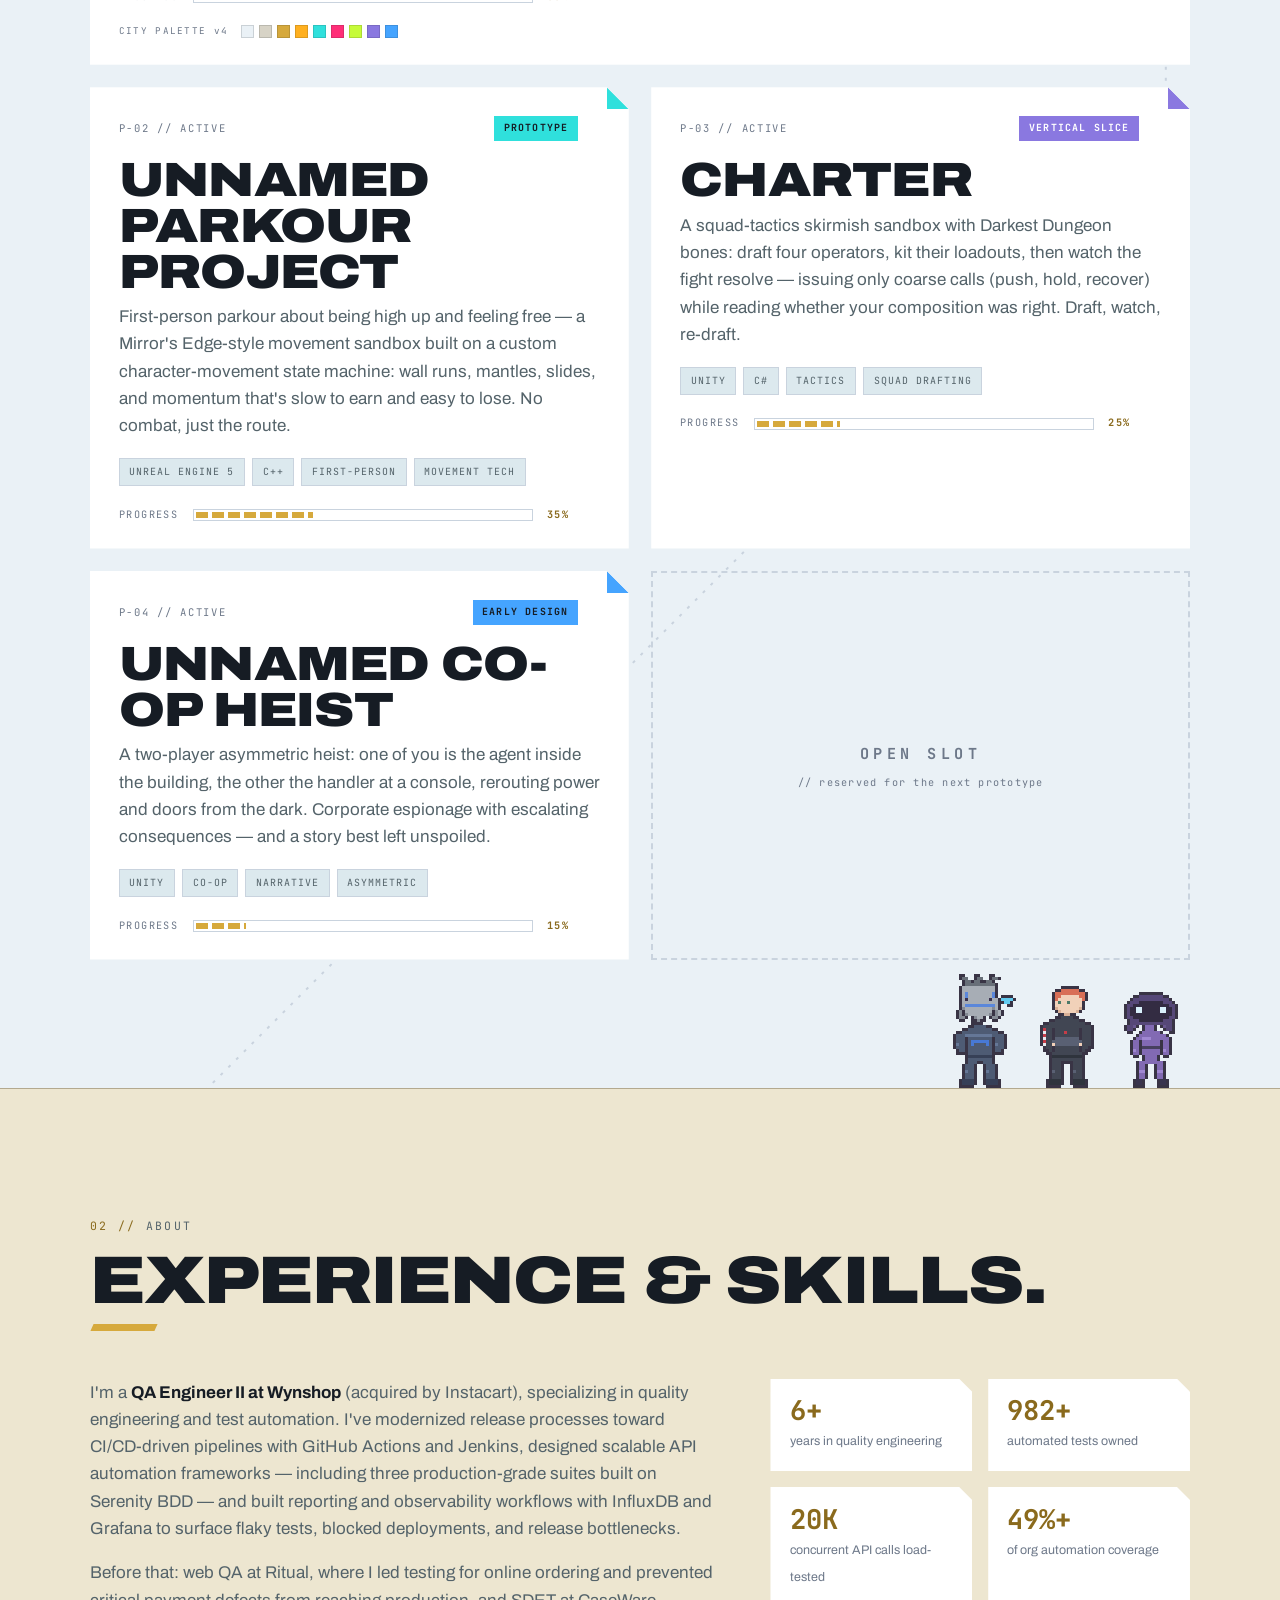
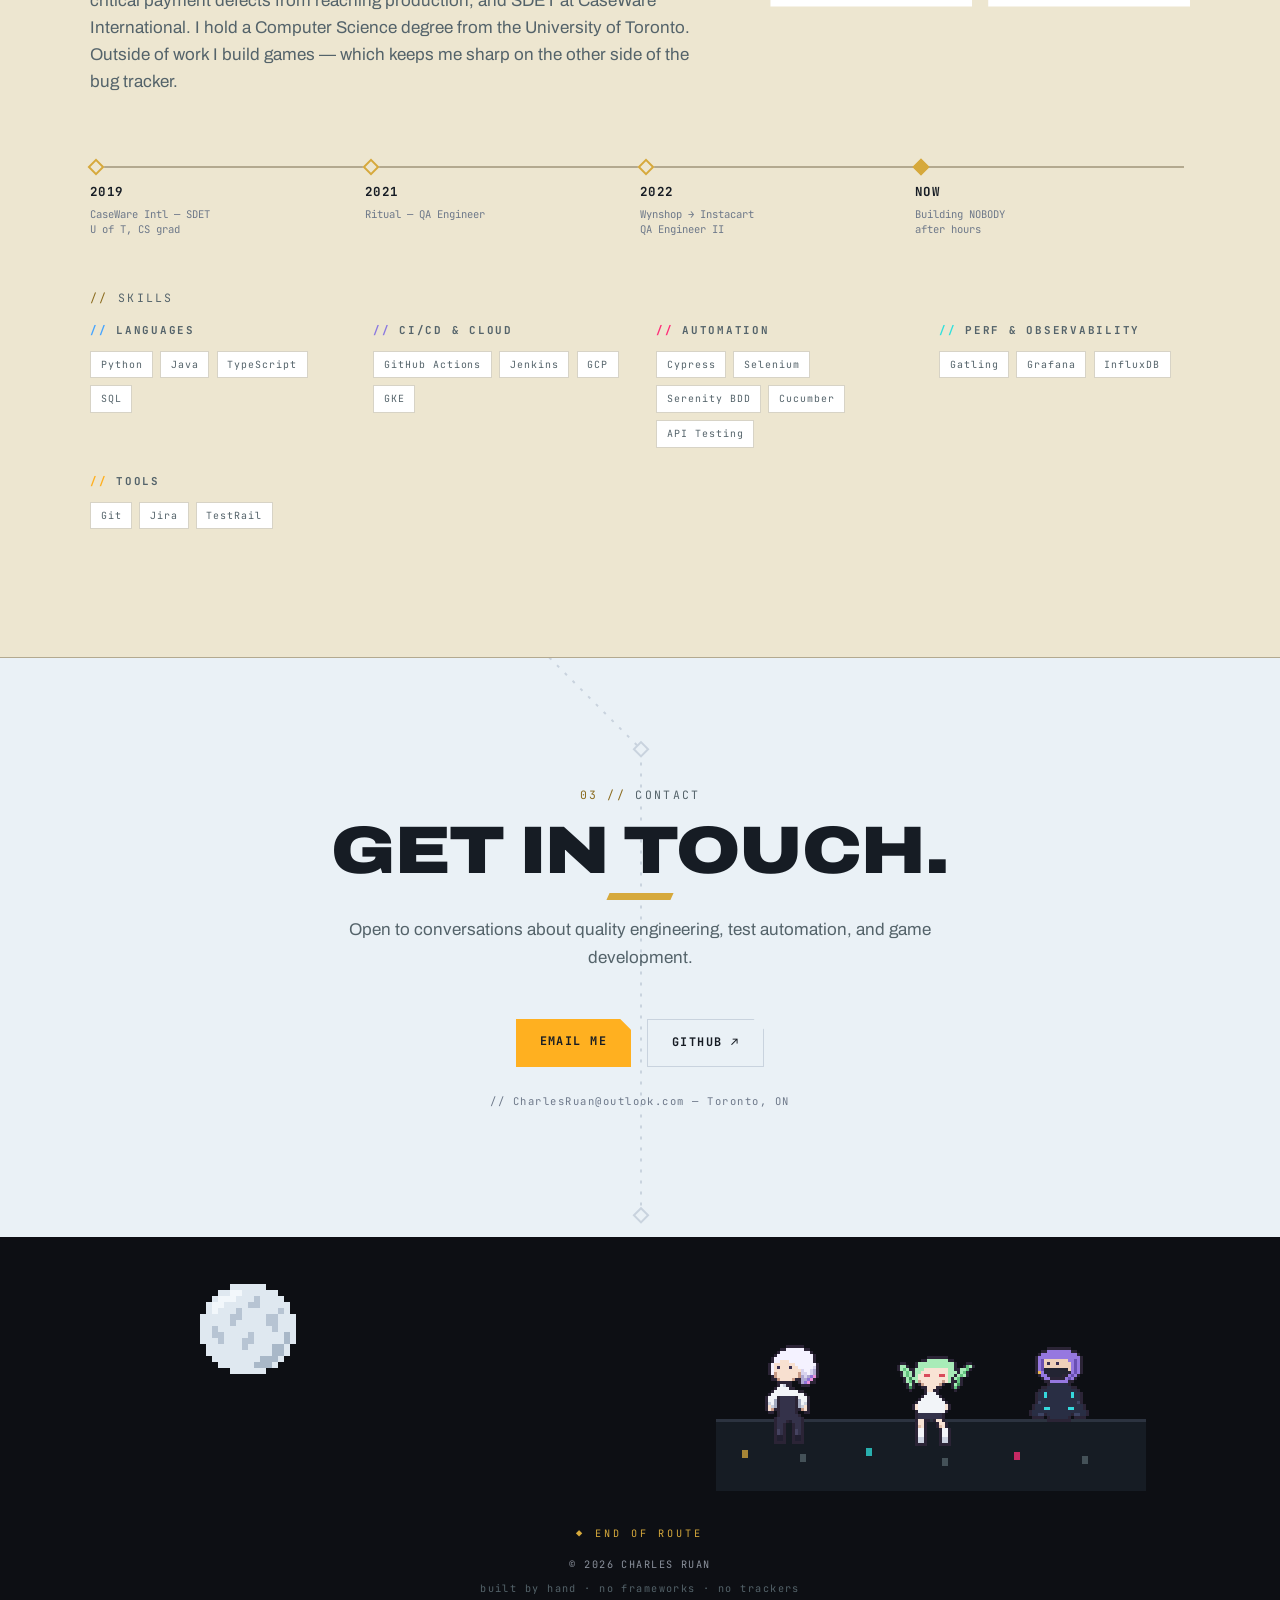
==== commit 2b2e6bf1: "Updates" ====
--- a/index.html
+++ b/index.html
@@ -1,120 +1,347 @@
 <!DOCTYPE html>
-<html class="no-js" lang="en">
+<html lang="en">
 <head>
-
-    <!--- basic page needs
-    ================================================== -->
-    <meta charset="utf-8">
-    <title>Imminent - Demo</title>
-    <meta name="description" content="">
-    <meta name="author" content="">
-
-    <!-- mobile specific metas
-    ================================================== -->
-    <meta name="viewport" content="width=device-width, initial-scale=1">
-
-    <!-- CSS
-    ================================================== -->
-    <link rel="stylesheet" href="css/base.css">
-    <link rel="stylesheet" href="css/demo.css">
-
-    <!-- script
-    ================================================== -->
-    <script src="js/modernizr.js"></script>
-    <script defer src="js/fontawesome/all.min.js"></script>
-
-    <!-- favicons
-    ================================================== -->
-    <link rel="apple-touch-icon" sizes="180x180" href="apple-touch-icon.png">
-    <link rel="icon" type="image/png" sizes="32x32" href="favicon-32x32.png">
-    <link rel="icon" type="image/png" sizes="16x16" href="favicon-16x16.png">
-    <link rel="manifest" href="site.webmanifest">
-
+  <meta charset="utf-8">
+  <meta name="viewport" content="width=device-width, initial-scale=1">
+  <title>Charles Ruan — QA Engineer &amp; Game Developer</title>
+  <meta name="description" content="Charles Ruan — QA engineer by day, game developer in flight. Currently building NOBODY, a multiplayer social-stealth game.">
+  <meta property="og:title" content="Charles Ruan — QA Engineer & Game Developer">
+  <meta property="og:description" content="Quality engineering & test automation, 6+ years. Game development after hours.">
+  <link rel="icon" type="image/svg+xml" href="favicon.svg">
+
+  <!-- Set theme before first paint to avoid a flash -->
+  <script>
+    (function () {
+      var t = localStorage.getItem('theme');
+      if (!t) t = window.matchMedia('(prefers-color-scheme: dark)').matches ? 'dark' : 'light';
+      document.documentElement.setAttribute('data-theme', t);
+    })();
+  </script>
+
+  <link rel="preconnect" href="https://fonts.googleapis.com">
+  <link rel="preconnect" href="https://fonts.gstatic.com" crossorigin>
+  <link href="https://fonts.googleapis.com/css2?family=Archivo:wdth,wght@62..125,100..900&family=JetBrains+Mono:wght@400;500;700&display=swap" rel="stylesheet">
+  <link rel="stylesheet" href="css/style.css">
 </head>
-
 <body>
 
-    <!-- preloader
-    ================================================== -->
-    <div id="preloader">
-        <div id="loader" class="dots-fade">
-            <div></div>
-            <div></div>
-            <div></div>
-        </div>
+  <!-- The beacon-gold route line (drawn by js/main.js as you scroll) -->
+  <div id="route-layer" aria-hidden="true"></div>
+
+  <header class="nav">
+    <a class="brand" href="#top">
+      <span class="brand-mark">CR</span>
+      <span class="brand-name mono">CHARLES&nbsp;RUAN</span>
+    </a>
+    <nav class="nav-links mono" aria-label="Sections">
+      <a href="#projects"><em>01</em> IN FLIGHT</a>
+      <a href="#about"><em>02</em> ABOUT</a>
+      <a href="#contact"><em>03</em> CONTACT</a>
+    </nav>
+    <button id="theme-toggle" class="mono" type="button" aria-label="Toggle dark mode">☾</button>
+  </header>
+
+  <main id="top">
+
+    <!-- ============================================================ HERO -->
+    <section class="hero" id="hero">
+      <i class="route-node" style="--nx:9%; --ny:86%"></i>
+
+      <div class="skyline" aria-hidden="true">
+        <div class="shape slab s1" data-depth="12"></div>
+        <div class="shape slab s2" data-depth="22"></div>
+        <div class="shape glass s3" data-depth="30"></div>
+        <div class="shape glass s4" data-depth="16"></div>
+        <div class="shape beam s5" data-depth="40"></div>
+        <div class="shape outline s6" data-depth="8"></div>
+        <div class="signage" data-depth="34">
+          <i style="background:#ffb020"></i><i style="background:#2fe0dc"></i><i style="background:#ff2e78"></i>
+          <i style="background:#c6fb39"></i><i style="background:#8a78e0"></i><i style="background:#45a4ff"></i>
+        </div>
+      </div>
+
+      <p class="hud mono hud-tl">// PORTFOLIO — 2026</p>
+      <p class="hud mono hud-tr">43.65°N&nbsp;&nbsp;79.38°W</p>
+
+      <div class="hero-inner">
+        <p class="eyebrow mono"><span class="au">//</span> QA ENGINEER · GAME DEVELOPER — TORONTO, ON</p>
+        <h1 class="hero-name">CHARLES<br>RUAN<span class="au">.</span></h1>
+        <p class="hero-tag">Quality engineering &amp; test automation, 6+ years.<br>
+          <strong>Game development after hours.</strong></p>
+        <div class="hero-cta">
+          <a class="btn btn-primary" href="#projects">VIEW PROJECTS</a>
+          <a class="btn btn-ghost" href="#about">ABOUT ME</a>
+        </div>
+      </div>
+
+      <p class="scroll-cue mono" aria-hidden="true">SCROLL ▾</p>
+    </section>
+
+    <!-- ============================================================ TICKER -->
+    <div class="ticker-wrap" aria-hidden="true">
+      <canvas class="sprite faith-run" data-sprite="faith" data-scale="3"></canvas>
+      <div class="ticker">
+      <div class="ticker-track mono">
+        <span>QUALITY ENGINEERING&ensp;◇&ensp;TEST AUTOMATION&ensp;◇&ensp;CI/CD&ensp;◇&ensp;PERFORMANCE TESTING&ensp;◇&ensp;OBSERVABILITY&ensp;◇&ensp;API-FIRST FRAMEWORKS&ensp;◇&ensp;GAME DEV AFTER HOURS&ensp;◇&ensp;TORONTO, ON&ensp;◇&ensp;</span>
+        <span>QUALITY ENGINEERING&ensp;◇&ensp;TEST AUTOMATION&ensp;◇&ensp;CI/CD&ensp;◇&ensp;PERFORMANCE TESTING&ensp;◇&ensp;OBSERVABILITY&ensp;◇&ensp;API-FIRST FRAMEWORKS&ensp;◇&ensp;GAME DEV AFTER HOURS&ensp;◇&ensp;TORONTO, ON&ensp;◇&ensp;</span>
+      </div>
+      </div>
     </div>
 
-    <!-- header 
-    ================================================== -->
-    <header>
-        <div class="row">
-            <div class="column">
-
-                <h1>Imminent<span>.</span></h1>
-
-                <p class="lead">
-                Imminent is a modern and elegant free coming soon website template. A fully-featured, 
-                handcrafted website template built with attention to details. You're gonna love its 
-                beautifully designed hero banner with its 
-                subtle animation and nice typography. It has a nice animated countdown timer, 
-                subscription form, tabs where you can put additional information about your site. 
-                It comes in three style variants: static, slideshow and particle background. 
-                Also, the code behind this template is clean, organized and well-commented 
-                making it easy to customize.
-                </p>
-
+    <!-- ============================================================ PROJECTS -->
+    <section class="section" id="projects">
+      <i class="route-node" style="--nx:91%; --ny:90px"></i>
+
+      <header class="section-head reveal">
+        <p class="label mono"><span class="au">01 //</span> IN FLIGHT</p>
+        <h2>SIDE PROJECTS.</h2>
+        <p class="sub">Game projects in active development.</p>
+      </header>
+
+      <div class="cards">
+
+        <!-- ── FEATURED: NOBODY ─────────────────────────────────── -->
+        <article class="card featured reveal" style="--card-accent:#d6a93c">
+          <div class="card-top mono">
+            <span class="pid">P-01 // ACTIVE</span>
+            <span class="chip st-amber">IN DEVELOPMENT</span>
+          </div>
+          <h3>NOBODY</h3>
+          <p class="card-quote">“Are you free? Maybe not — but do you want to be?”</p>
+          <p class="card-desc">
+            A multiplayer social-stealth game about hiding in plain sight. You're dropped into a
+            dense, sun-washed metropolis full of simulated crowds — blend in, read the other
+            players trying to do the same, and hunt them down without blowing your own cover.
+            The city watches back: act strange and witnesses <em>remember</em>.
+          </p>
+          <ul class="chips mono">
+            <li>TYPESCRIPT</li><li>PHASER 3</li><li>COLYSEUS</li><li>MULTIPLAYER</li><li>SERVER-AUTHORITATIVE</li>
+          </ul>
+          <div class="meter-row mono">
+            <span class="meter-label">PROGRESS</span>
+            <div class="meter"><i style="width:60%"></i></div>
+            <span class="meter-val">60%</span>
+          </div>
+          <div class="palette-strip mono" title="NOBODY — city palette v4">
+            <span>CITY PALETTE v4</span>
+            <i style="background:#eaf1f6"></i><i style="background:#d7d3c6"></i><i style="background:#d6a93c"></i>
+            <i style="background:#ffb020"></i><i style="background:#2fe0dc"></i><i style="background:#ff2e78"></i>
+            <i style="background:#c6fb39"></i><i style="background:#8a78e0"></i><i style="background:#45a4ff"></i>
+          </div>
+        </article>
+
+        <!--
+          ── TEMPLATE: copy this card to add a real project ──────────────
+          Accent options from the city palette:
+            #d6a93c gold · #ffb020 amber · #2fe0dc cyan · #ff2e78 magenta
+            #c6fb39 lime · #8a78e0 violet · #45a4ff sky
+          Chip color classes: st-amber (in dev) · st-cyan (prototype) · st-magenta (playtesting)
+                              st-violet (vertical slice) · st-sky (early design)
+
+          <article class="card reveal" style="--card-accent:#2fe0dc">
+            <div class="card-top mono">
+              <span class="pid">P-02 // ACTIVE</span>
+              <span class="chip st-cyan">PROTOTYPE</span>
             </div>
-        </div>
-    </header> <!-- end header -->
-
-
-    <!-- main content
-    ================================================== -->
-    <main>
-        <div class="row block-large-1-3 block-medium-1-2 block-tab-full">
-           
-            <div class="column entry">
-                <div class="entry__thumb">
-                    <a href="index-static.html" title="static background">
-                        <img src="images/demo/imminent-static.jpg" srcset="images/demo/imminent-static.jpg 1x, images/demo/imminent-static@2x.jpg 2x" alt="">
-                    </a>
-                </div>
-                <div class="entry__title">
-                    <h3>Static Background</h3>
-                </div>
+            <h3>YOUR GAME TITLE</h3>
+            <p class="card-desc">One or two sentences: what it is, what makes it weird,
+            why you can't stop working on it.</p>
+            <ul class="chips mono"><li>ENGINE</li><li>GENRE</li></ul>
+            <div class="meter-row mono">
+              <span class="meter-label">SYSTEMS ONLINE</span>
+              <div class="meter"><i style="width:25%"></i></div>
+              <span class="meter-val">25%</span>
             </div>
-
-            <div class="column entry">
-                <div class="entry__thumb">
-                    <a href="index-slides.html" title="slideshow background">
-                        <img src="images/demo/imminent-slides.jpg" srcset="images/demo/imminent-slides.jpg 1x, images/demo/imminent-slides@2x.jpg 2x" alt="">
-                    </a>
-                </div>
-                <div class="entry__title">
-                    <h3>Slideshow Background</h3>
-                </div>
-            </div>
-
-            <div class="column entry">
-                <div class="entry__thumb">
-                    <a href="index-particles.html" title="particles background">
-                        <img src="images/demo/imminent-particles.jpg" srcset="images/demo/imminent-particles.jpg 1x, images/demo/imminent-particles@2x.jpg 2x" alt="">
-                    </a>
-                </div>
-                <div class="entry__title">
-                    <h3>Particles Background</h3>
-                </div>
-            </div>
-            
-        </div>
-    </main> <!--  end main -->
-
-    <!-- Java Script
-    ================================================== -->
-    <script src="js/jquery-3.2.1.min.js"></script>
-    <script src="js/plugins.js"></script>
-    <script src="js/main.js"></script>
-
+          </article>
+        -->
+
+        <article class="card reveal" style="--card-accent:#2fe0dc">
+          <div class="card-top mono">
+            <span class="pid">P-02 // ACTIVE</span>
+            <span class="chip st-cyan">PROTOTYPE</span>
+          </div>
+          <h3>UNNAMED PARKOUR PROJECT</h3>
+          <p class="card-desc">
+            First-person parkour about being high up and feeling free — a Mirror's
+            Edge-style movement sandbox built on a custom character-movement state machine:
+            wall runs, mantles, slides, and momentum that's slow to earn and easy to lose.
+            No combat, just the route.
+          </p>
+          <ul class="chips mono">
+            <li>UNREAL ENGINE 5</li><li>C++</li><li>FIRST-PERSON</li><li>MOVEMENT TECH</li>
+          </ul>
+          <div class="meter-row mono">
+            <span class="meter-label">PROGRESS</span>
+            <div class="meter"><i style="width:35%"></i></div>
+            <span class="meter-val">35%</span>
+          </div>
+        </article>
+
+        <article class="card reveal" style="--card-accent:#8a78e0">
+          <div class="card-top mono">
+            <span class="pid">P-03 // ACTIVE</span>
+            <span class="chip st-violet">VERTICAL SLICE</span>
+          </div>
+          <h3>CHARTER</h3>
+          <p class="card-desc">
+            A squad-tactics skirmish sandbox with Darkest Dungeon bones: draft four
+            operators, kit their loadouts, then watch the fight resolve — issuing only
+            coarse calls (push, hold, recover) while reading whether your composition
+            was right. Draft, watch, re-draft.
+          </p>
+          <ul class="chips mono">
+            <li>UNITY</li><li>C#</li><li>TACTICS</li><li>SQUAD DRAFTING</li>
+          </ul>
+          <div class="meter-row mono">
+            <span class="meter-label">PROGRESS</span>
+            <div class="meter"><i style="width:25%"></i></div>
+            <span class="meter-val">25%</span>
+          </div>
+        </article>
+
+        <article class="card reveal" style="--card-accent:#45a4ff">
+          <div class="card-top mono">
+            <span class="pid">P-04 // ACTIVE</span>
+            <span class="chip st-sky">EARLY DESIGN</span>
+          </div>
+          <h3>UNNAMED CO-OP HEIST</h3>
+          <p class="card-desc">
+            A two-player asymmetric heist: one of you is the agent inside the building,
+            the other the handler at a console, rerouting power and doors from the dark.
+            Corporate espionage with escalating consequences — and a story best left
+            unspoiled.
+          </p>
+          <ul class="chips mono">
+            <li>UNITY</li><li>CO-OP</li><li>NARRATIVE</li><li>ASYMMETRIC</li>
+          </ul>
+          <div class="meter-row mono">
+            <span class="meter-label">PROGRESS</span>
+            <div class="meter"><i style="width:15%"></i></div>
+            <span class="meter-val">15%</span>
+          </div>
+        </article>
+
+        <article class="card slot reveal" aria-hidden="true">
+          <p class="slot-big mono">OPEN SLOT</p>
+          <p class="slot-sub mono">// reserved for the next prototype</p>
+        </article>
+
+      </div>
+
+      <div class="squad" aria-hidden="true">
+        <canvas class="sprite" data-sprite="garrus" data-scale="3"></canvas>
+        <canvas class="sprite" data-sprite="shep" data-scale="3"></canvas>
+        <canvas class="sprite" data-sprite="tali" data-scale="3"></canvas>
+      </div>
+    </section>
+
+    <!-- ============================================================ ABOUT -->
+    <section class="section stone" id="about">
+      <i class="route-node" style="--nx:9%; --ny:90px"></i>
+
+      <header class="section-head reveal">
+        <p class="label mono"><span class="au">02 //</span> ABOUT</p>
+        <h2>EXPERIENCE &amp; SKILLS.</h2>
+      </header>
+
+      <div class="about-grid">
+        <div class="about-prose reveal">
+          <p>
+            I'm a <strong>QA Engineer II at Wynshop</strong> (acquired by Instacart), specializing
+            in quality engineering and test automation. I've modernized release processes toward
+            CI/CD-driven pipelines with GitHub Actions and Jenkins, designed scalable API
+            automation frameworks — including three production-grade suites built on Serenity
+            BDD — and built reporting and observability workflows with InfluxDB and Grafana to
+            surface flaky tests, blocked deployments, and release bottlenecks.
+          </p>
+          <p>
+            Before that: web QA at Ritual, where I led testing for online ordering and prevented
+            critical payment defects from reaching production, and SDET at CaseWare International.
+            I hold a Computer Science degree from the University of Toronto. Outside of work I
+            build games — which keeps me sharp on the other side of the bug tracker.
+          </p>
+        </div>
+
+        <div class="stats reveal">
+          <div class="stat"><b class="mono" data-count="6" data-suffix="+">6+</b><span>years in quality engineering</span></div>
+          <div class="stat"><b class="mono" data-count="1000" data-suffix="+">1,000+</b><span>automated tests owned</span></div>
+          <div class="stat"><b class="mono" data-count="20" data-suffix="K">20K</b><span>concurrent API calls load-tested</span></div>
+          <div class="stat"><b class="mono" data-count="50" data-suffix="%+">50%+</b><span>of org automation coverage</span></div>
+        </div>
+      </div>
+
+      <div class="timeline mono reveal" aria-label="Career timeline">
+        <div class="tl-item"><i></i><b>2019</b><span>CaseWare Intl — SDET<br>U of T, CS grad</span></div>
+        <div class="tl-item"><i></i><b>2021</b><span>Ritual — QA Engineer</span></div>
+        <div class="tl-item"><i></i><b>2022</b><span>Wynshop → Instacart<br>QA Engineer II</span></div>
+        <div class="tl-item now"><i></i><b>NOW</b><span>Building NOBODY<br>after hours</span></div>
+      </div>
+
+      <div class="loadout reveal">
+        <p class="label mono"><span class="au">//</span> SKILLS</p>
+        <div class="skills">
+          <div class="skill-cat">
+            <h4 class="mono"><span style="color:#45a4ff">//</span> LANGUAGES</h4>
+            <ul class="chips mono"><li>Python</li><li>Java</li><li>TypeScript</li><li>SQL</li></ul>
+          </div>
+          <div class="skill-cat">
+            <h4 class="mono"><span style="color:#8a78e0">//</span> CI/CD &amp; CLOUD</h4>
+            <ul class="chips mono"><li>GitHub Actions</li><li>Jenkins</li><li>GCP</li><li>GKE</li></ul>
+          </div>
+          <div class="skill-cat">
+            <h4 class="mono"><span style="color:#ff2e78">//</span> AUTOMATION</h4>
+            <ul class="chips mono"><li>Cypress</li><li>Selenium</li><li>Serenity BDD</li><li>Cucumber</li><li>API Testing</li></ul>
+          </div>
+          <div class="skill-cat">
+            <h4 class="mono"><span style="color:#2fe0dc">//</span> PERF &amp; OBSERVABILITY</h4>
+            <ul class="chips mono"><li>Gatling</li><li>Grafana</li><li>InfluxDB</li></ul>
+          </div>
+          <div class="skill-cat">
+            <h4 class="mono"><span style="color:#ffb020">//</span> TOOLS</h4>
+            <ul class="chips mono"><li>Git</li><li>Jira</li><li>TestRail</li></ul>
+          </div>
+        </div>
+      </div>
+
+    </section>
+
+    <!-- ============================================================ CONTACT -->
+    <section class="section contact" id="contact">
+      <i class="route-node" style="--nx:50%; --ny:90px"></i>
+
+      <header class="section-head center reveal">
+        <p class="label mono"><span class="au">03 //</span> CONTACT</p>
+        <h2>GET IN TOUCH.</h2>
+        <p class="sub">Open to conversations about quality engineering, test automation, and game development.</p>
+      </header>
+
+      <div class="contact-cta reveal">
+        <a class="btn btn-billboard" href="mailto:CharlesRuan@outlook.com">EMAIL ME</a>
+        <a class="btn btn-ghost" href="https://github.com/cruan2" target="_blank" rel="noopener">GITHUB ↗</a>
+      </div>
+      <p class="contact-note mono reveal">// CharlesRuan@outlook.com — Toronto, ON</p>
+      <i class="route-node" style="--nx:50%; --ny:96%"></i>
+    </section>
+
+  </main>
+
+  <!-- ============================================================ FOOTER -->
+  <footer>
+    <div class="night-scene" aria-hidden="true">
+      <canvas class="sprite moon" data-sprite="moon" data-scale="6"></canvas>
+      <div class="ledge">
+        <canvas class="sprite sit-lucy" data-sprite="lucy" data-scale="3"></canvas>
+        <canvas class="sprite sit-rebecca" data-sprite="rebecca" data-scale="3"></canvas>
+        <canvas class="sprite sit-kiwi" data-sprite="kiwi" data-scale="3"></canvas>
+      </div>
+    </div>
+
+    <p class="mono end-node">◆ END OF ROUTE</p>
+    <p class="mono">© 2026 CHARLES RUAN</p>
+    <p class="mono dim">built by hand · no frameworks · no trackers</p>
+  </footer>
+
+  <script src="js/sprites.js"></script>
+  <script src="js/main.js"></script>
 </body>
-
-</html>+</html>
--- a/css/style.css
+++ b/css/style.css
@@ -0,0 +1,704 @@
+/* ============================================================
+   CHARLES RUAN — personal site
+   Palette: NOBODY city palette v4 (Mirror's Edge city vibes)
+   White-first towers · ledger-bone stone · beacon-gold wayfinding
+   The ad layer owns the saturation; the page whispers it.
+   ============================================================ */
+
+:root {
+  /* structure */
+  --bg:        #eaf1f6;   /* Searchlight */
+  --bg-2:      #dce9ee;   /* Glass Hi */
+  --surface:   #ffffff;   /* tower white */
+  --hairline:  #c9d3de;   /* Cladding */
+  --ink:       #161c24;   /* Deep Watch */
+  --ink-soft:  #54636a;   /* Census Slate */
+  --ink-mute:  #6d7889;   /* Steel/Glass Sh */
+
+  /* civic stone (about band) */
+  --stone:     #ede6d0;   /* Parchment */
+  --stone-2:   #d7d3c6;   /* Ledger Bone */
+  --stone-line:#b3a98f;   /* Worn Bone */
+
+  /* wayfinding */
+  --gold:      #d6a93c;   /* Pollen Gold */
+  --gold-deep: #8a6a1d;   /* text-safe gold */
+
+  /* the six corp accents — the ad layer */
+  --amber:   #ffb020;
+  --cyan:    #2fe0dc;
+  --magenta: #ff2e78;
+  --lime:    #c6fb39;
+  --violet:  #8a78e0;
+  --sky:     #45a4ff;
+
+  --shadow: 0 2px 14px rgba(22, 28, 36, .08);
+  --maxw: 1100px;
+}
+
+[data-theme="dark"] {
+  --bg:        #0d0f14;   /* the sheet itself */
+  --bg-2:      #14181f;
+  --surface:   #161c24;   /* Deep Watch */
+  --hairline:  #2c3340;   /* Vault Slate */
+  --ink:       #f3f5f8;
+  --ink-soft:  #c7ccd4;
+  --ink-mute:  #8b919c;
+
+  --stone:     #1c2630;   /* Graphite — night civic stone */
+  --stone-2:   #161c24;
+  --stone-line:#2c3340;
+
+  --gold-deep: #e0b954;   /* gold brightens at night */
+  --shadow: 0 2px 18px rgba(0, 0, 0, .45);
+}
+
+/* ---------- base ---------------------------------------------------- */
+
+* { margin: 0; padding: 0; box-sizing: border-box; }
+
+html { scroll-behavior: smooth; }
+
+body {
+  background: var(--bg);
+  color: var(--ink);
+  font-family: "Archivo", "Segoe UI", Helvetica, Arial, sans-serif;
+  font-size: 17px;
+  line-height: 1.6;
+  overflow-x: hidden;
+  transition: background .25s ease, color .25s ease;
+}
+
+.mono { font-family: "JetBrains Mono", Consolas, monospace; }
+
+::selection { background: var(--gold); color: #161c24; }
+
+a { color: inherit; }
+
+:focus-visible { outline: 2px solid var(--gold); outline-offset: 3px; }
+
+h1, h2, h3 {
+  font-weight: 900;
+  font-stretch: 118%;
+  text-transform: uppercase;
+  line-height: .95;
+  letter-spacing: -.015em;
+}
+
+.au { color: var(--gold-deep); }
+
+main { position: relative; z-index: 1; }
+
+/* ---------- route layer (beacon-gold wayfinding line) --------------- */
+
+#route-layer {
+  position: absolute;
+  inset: 0 auto auto 0;
+  width: 100%;
+  z-index: 0;
+  pointer-events: none;
+}
+#route-layer svg { display: block; }
+#route-layer .route-ghost {
+  stroke: var(--hairline);
+  stroke-width: 2;
+  stroke-dasharray: 3 8;
+  fill: none;
+}
+#route-layer .route-draw {
+  stroke: var(--gold);
+  stroke-width: 2.5;
+  fill: none;
+  transition: stroke-dashoffset .2s ease-out;
+}
+#route-layer .route-dot {
+  fill: var(--bg);
+  stroke: var(--hairline);
+  stroke-width: 2;
+  transition: fill .3s ease, stroke .3s ease;
+}
+#route-layer .route-dot.lit { fill: var(--gold); stroke: var(--gold); }
+
+.route-node {
+  position: absolute;
+  left: var(--nx, 50%);
+  top: var(--ny, 0);
+  width: 2px; height: 2px;
+  visibility: hidden;
+}
+
+@media (max-width: 899px) { #route-layer { display: none; } }
+
+/* ---------- nav ------------------------------------------------------ */
+
+.nav {
+  position: fixed;
+  top: 0; left: 0; right: 0;
+  z-index: 10;
+  display: flex;
+  align-items: center;
+  gap: 1.5rem;
+  padding: .7rem clamp(1rem, 4vw, 2.5rem);
+  background: color-mix(in srgb, var(--bg) 82%, transparent);
+  backdrop-filter: blur(10px);
+  -webkit-backdrop-filter: blur(10px);
+  border-bottom: 1px solid var(--hairline);
+}
+
+.brand { display: flex; align-items: center; gap: .6rem; text-decoration: none; }
+.brand-mark {
+  display: grid; place-items: center;
+  width: 30px; height: 30px;
+  background: var(--gold);
+  color: #161c24;
+  font-weight: 900;
+  font-size: .8rem;
+  font-stretch: 118%;
+  clip-path: polygon(0 0, calc(100% - 8px) 0, 100% 8px, 100% 100%, 0 100%);
+}
+.brand-name { font-size: .7rem; letter-spacing: .12em; color: var(--ink-soft); }
+
+.nav-links { margin-left: auto; display: flex; gap: clamp(.8rem, 2.5vw, 1.8rem); }
+.nav-links a {
+  font-size: .68rem;
+  letter-spacing: .1em;
+  text-decoration: none;
+  color: var(--ink-soft);
+  padding: .3rem 0;
+  border-bottom: 2px solid transparent;
+  transition: color .2s, border-color .2s;
+}
+.nav-links a em { font-style: normal; color: var(--gold-deep); margin-right: .25em; }
+.nav-links a:hover, .nav-links a.active { color: var(--ink); border-bottom-color: var(--gold); }
+
+#theme-toggle {
+  background: none;
+  border: 1px solid var(--hairline);
+  color: var(--ink-soft);
+  width: 32px; height: 32px;
+  font-size: .9rem;
+  cursor: pointer;
+  clip-path: polygon(0 0, calc(100% - 7px) 0, 100% 7px, 100% 100%, 0 100%);
+  transition: color .2s, border-color .2s;
+}
+#theme-toggle:hover { color: var(--gold-deep); border-color: var(--gold); }
+
+/* ---------- hero ------------------------------------------------------ */
+
+.hero {
+  position: relative;
+  min-height: 100svh;
+  display: flex;
+  align-items: center;
+  padding: 6rem clamp(1.2rem, 6vw, 5rem) 4rem;
+  background-image:
+    linear-gradient(color-mix(in srgb, var(--hairline) 34%, transparent) 1px, transparent 1px),
+    linear-gradient(90deg, color-mix(in srgb, var(--hairline) 34%, transparent) 1px, transparent 1px);
+  background-size: 56px 56px;
+  overflow: hidden;
+}
+
+.hero-inner { position: relative; z-index: 2; max-width: var(--maxw); margin: 0 auto; width: 100%; }
+
+.eyebrow {
+  font-size: .72rem;
+  letter-spacing: .18em;
+  color: var(--ink-soft);
+  margin-bottom: 1.2rem;
+}
+
+.hero-name {
+  font-size: clamp(3.4rem, 12vw, 9rem);
+  margin-bottom: 1.4rem;
+}
+.hero-name:hover { animation: glitch .38s steps(2) both; }
+
+@keyframes glitch {
+  0%   { text-shadow: -3px 0 var(--magenta), 3px 0 var(--cyan); transform: skewX(.5deg); }
+  33%  { text-shadow: 3px 0 var(--magenta), -3px 0 var(--cyan); transform: skewX(-.5deg) translateX(2px); }
+  66%  { text-shadow: -2px 0 var(--cyan), 2px 0 var(--magenta); transform: none; }
+  100% { text-shadow: none; transform: none; }
+}
+
+.hero-tag {
+  font-size: clamp(1.05rem, 2.4vw, 1.45rem);
+  color: var(--ink-soft);
+  max-width: 34em;
+  margin-bottom: 2.2rem;
+}
+.hero-tag strong { color: var(--ink); }
+
+.hero-cta { display: flex; gap: 1rem; flex-wrap: wrap; }
+
+.hud {
+  position: absolute;
+  z-index: 2;
+  font-size: .62rem;
+  letter-spacing: .15em;
+  color: var(--ink-mute);
+}
+.hud-tl { top: 4.6rem; left: clamp(1.2rem, 6vw, 5rem); }
+.hud-tr { top: 4.6rem; right: clamp(1.2rem, 6vw, 5rem); }
+
+.scroll-cue {
+  position: absolute;
+  bottom: 1.4rem; left: 50%;
+  transform: translateX(-50%);
+  font-size: .62rem;
+  letter-spacing: .2em;
+  color: var(--gold-deep);
+  animation: cue 2.2s ease-in-out infinite;
+}
+@keyframes cue { 0%,100% { transform: translate(-50%, 0); } 50% { transform: translate(-50%, 6px); } }
+
+/* hero skyline shapes — white-first towers, one gold beam, corp signage */
+.skyline { position: absolute; inset: 0; z-index: 1; }
+.shape { position: absolute; will-change: transform; }
+.slab { background: var(--surface); border: 1px solid var(--hairline); box-shadow: var(--shadow); }
+.s1 { width: 30vw; height: 60vh; right: 6%; top: 24%; transform: rotate(-14deg); }
+.s2 { width: 14vw; height: 44vh; right: 30%; top: 48%; transform: rotate(20deg); }
+.glass { background: color-mix(in srgb, #9cc3cf 55%, var(--bg)); opacity: .5; }
+.s3 { width: 18vw; height: 30vh; right: 16%; top: 8%; transform: rotate(24deg); }
+.s4 { width: 9vw; height: 26vh; left: 4%; top: 60%; transform: rotate(-18deg); }
+.beam { background: var(--gold); }
+.s5 { width: 46vw; height: 10px; right: -4%; top: 34%; transform: rotate(-32deg); }
+.outline { border: 2px solid var(--hairline); background: transparent; }
+.s6 { width: 12vw; height: 12vw; right: 40%; top: 12%; transform: rotate(12deg); }
+
+.signage { position: absolute; right: 12%; top: 66%; display: flex; gap: 7px; }
+.signage i { width: 11px; height: 11px; display: block; }
+.signage i:nth-child(odd) { transform: translateY(-7px); }
+
+@media (max-width: 700px) {
+  .s2, .s4, .s6 { display: none; }
+  .s1 { width: 52vw; }
+}
+
+/* ---------- buttons --------------------------------------------------- */
+
+.btn {
+  display: inline-block;
+  font-family: "JetBrains Mono", monospace;
+  font-size: .74rem;
+  font-weight: 700;
+  letter-spacing: .12em;
+  text-decoration: none;
+  padding: .85rem 1.5rem;
+  clip-path: polygon(0 0, calc(100% - 11px) 0, 100% 11px, 100% 100%, 0 100%);
+  transition: transform .15s ease, background .2s, color .2s;
+}
+.btn:hover { transform: translateY(-2px); }
+.btn:active { transform: translateY(0); }
+
+.btn-primary { background: var(--ink); color: var(--bg); }
+.btn-primary:hover { background: var(--gold); color: #161c24; }
+
+.btn-ghost { border: 1px solid var(--hairline); color: var(--ink); background: transparent; }
+.btn-ghost:hover { border-color: var(--gold); color: var(--gold-deep); }
+
+.btn-billboard { background: var(--amber); color: #161c24; }
+.btn-billboard:hover { background: var(--gold); }
+
+/* ---------- ticker — the ad layer ------------------------------------ */
+
+.ticker-wrap {
+  position: relative;
+  z-index: 2;
+  transform: rotate(-1.1deg) scale(1.02);
+}
+
+.ticker {
+  background: var(--amber);
+  color: #161c24;
+  overflow: hidden;
+  border-top: 2px solid #161c24;
+  border-bottom: 2px solid #161c24;
+}
+
+/* Faith, running her route along the strip */
+.faith-run {
+  position: absolute;
+  left: clamp(2rem, 12vw, 12rem);
+  bottom: calc(100% - 4px);
+  z-index: 1;
+}
+.ticker-track {
+  display: flex;
+  white-space: nowrap;
+  width: max-content;
+  font-size: .72rem;
+  font-weight: 700;
+  letter-spacing: .14em;
+  padding: .55rem 0;
+  animation: ticker 36s linear infinite;
+}
+.ticker:hover .ticker-track { animation-play-state: paused; }
+@keyframes ticker { to { transform: translateX(-50%); } }
+
+/* ---------- sections -------------------------------------------------- */
+
+.section {
+  position: relative;
+  padding: clamp(4.5rem, 10vw, 8rem) clamp(1.2rem, 6vw, 5rem);
+}
+.section > * { max-width: var(--maxw); margin-left: auto; margin-right: auto; }
+
+.section-head { margin-bottom: 3rem; }
+.section-head.center { text-align: center; }
+
+.label {
+  font-size: .72rem;
+  letter-spacing: .2em;
+  color: var(--ink-soft);
+  margin-bottom: .9rem;
+}
+
+.section-head h2 {
+  font-size: clamp(2.3rem, 6vw, 4.2rem);
+  position: relative;
+  padding-bottom: 1.1rem;
+}
+.section-head h2::after {
+  content: "";
+  position: absolute;
+  left: 2px; bottom: 0;
+  width: 64px; height: 7px;
+  background: var(--gold);
+  transform: skewX(-24deg);
+}
+.section-head.center h2::after { left: 50%; margin-left: -32px; }
+
+.section-head .sub { color: var(--ink-soft); margin-top: 1rem; max-width: 40em; }
+.section-head.center .sub { margin-left: auto; margin-right: auto; }
+
+/* ---------- project cards --------------------------------------------- */
+
+.cards {
+  display: grid;
+  grid-template-columns: repeat(2, 1fr);
+  gap: 1.4rem;
+}
+
+.card {
+  --card-accent: var(--gold);
+  position: relative;
+  background: var(--surface);
+  padding: 1.8rem 1.8rem 1.6rem;
+  clip-path: polygon(0 0, calc(100% - 22px) 0, 100% 22px, 100% 100%, 0 100%);
+  filter: drop-shadow(0 2px 10px rgba(22, 28, 36, .07));
+  transition: transform .2s ease, filter .2s ease;
+}
+[data-theme="dark"] .card { filter: drop-shadow(0 2px 12px rgba(0, 0, 0, .5)); }
+
+.card::after {
+  content: "";
+  position: absolute;
+  top: 0; right: 0;
+  width: 22px; height: 22px;
+  background: var(--card-accent);
+  clip-path: polygon(0 0, 100% 100%, 0 100%);
+  transition: width .2s ease, height .2s ease;
+}
+.card:hover { transform: translateY(-4px); }
+.card:hover::after { width: 30px; height: 30px; }
+
+.card.featured { grid-column: 1 / -1; }
+
+.card-top {
+  display: flex;
+  justify-content: space-between;
+  align-items: center;
+  gap: 1rem;
+  margin-bottom: 1.1rem;
+}
+.pid { font-size: .66rem; letter-spacing: .16em; color: var(--ink-mute); }
+
+.chip {
+  font-size: .62rem;
+  font-weight: 700;
+  letter-spacing: .12em;
+  padding: .28rem .6rem;
+  color: #161c24;
+  margin-right: 22px; /* keep clear of the corner notch */
+}
+.st-amber   { background: var(--amber); }
+.st-cyan    { background: var(--cyan); }
+.st-magenta { background: var(--magenta); color: #fff; }
+.st-violet  { background: var(--violet); color: #fff; }
+.st-sky     { background: var(--sky); }
+
+.card h3 { font-size: clamp(1.9rem, 4.5vw, 3rem); margin-bottom: .5rem; }
+
+.card-quote {
+  font-style: italic;
+  color: var(--gold-deep);
+  margin-bottom: .9rem;
+}
+
+.card-desc { color: var(--ink-soft); max-width: 62em; margin-bottom: 1.2rem; }
+.card-desc em { color: var(--ink); font-style: normal; font-weight: 700; }
+
+.chips {
+  list-style: none;
+  display: flex;
+  flex-wrap: wrap;
+  gap: .45rem;
+}
+.chips li {
+  font-size: .62rem;
+  letter-spacing: .1em;
+  padding: .3rem .6rem;
+  background: var(--bg-2);
+  color: var(--ink-soft);
+  border: 1px solid var(--hairline);
+}
+
+.meter-row {
+  display: flex;
+  align-items: center;
+  gap: .9rem;
+  margin-top: 1.3rem;
+  font-size: .64rem;
+  letter-spacing: .14em;
+  color: var(--ink-mute);
+}
+.meter {
+  flex: 1;
+  max-width: 340px;
+  height: 12px;
+  border: 1px solid var(--hairline);
+  padding: 2px;
+}
+.meter i {
+  display: block;
+  height: 100%;
+  background: repeating-linear-gradient(90deg, var(--gold) 0 12px, transparent 12px 16px);
+}
+.meter-val { color: var(--gold-deep); font-weight: 700; }
+
+.palette-strip {
+  display: flex;
+  align-items: center;
+  gap: 5px;
+  margin-top: 1.2rem;
+  font-size: .58rem;
+  letter-spacing: .14em;
+  color: var(--ink-mute);
+}
+.palette-strip span { margin-right: .5rem; }
+.palette-strip i { width: 13px; height: 13px; border: 1px solid rgba(22,28,36,.15); }
+
+/* empty slots */
+.card.slot {
+  background: transparent;
+  border: 2px dashed var(--hairline);
+  clip-path: none;
+  filter: none;
+  display: grid;
+  place-content: center;
+  text-align: center;
+  min-height: 170px;
+  opacity: .75;
+}
+.card.slot::after { display: none; }
+.card.slot:hover { transform: none; border-color: var(--gold); opacity: 1; }
+.slot-big { font-size: .95rem; font-weight: 700; letter-spacing: .3em; color: var(--ink-mute); }
+.slot-sub { font-size: .64rem; letter-spacing: .12em; color: var(--ink-mute); margin-top: .5rem; }
+
+@media (max-width: 700px) { .cards { grid-template-columns: 1fr; } }
+
+/* ---------- about — civic stone band ---------------------------------- */
+
+.section.stone {
+  background: var(--stone);
+  border-top: 1px solid var(--stone-line);
+  border-bottom: 1px solid var(--stone-line);
+}
+.section.stone .chips li { background: var(--surface); border-color: var(--stone-2); }
+[data-theme="dark"] .section.stone .chips li { border-color: var(--stone-line); }
+
+.about-grid {
+  display: grid;
+  grid-template-columns: 1.5fr 1fr;
+  gap: clamp(1.5rem, 4vw, 3.5rem);
+  align-items: start;
+}
+.about-prose p { margin-bottom: 1.1rem; color: var(--ink-soft); }
+.about-prose strong { color: var(--ink); }
+.about-prose em { color: var(--gold-deep); }
+
+.stats {
+  display: grid;
+  grid-template-columns: 1fr 1fr;
+  gap: 1rem;
+}
+.stat {
+  background: var(--surface);
+  padding: 1.1rem 1.2rem;
+  clip-path: polygon(0 0, calc(100% - 13px) 0, 100% 13px, 100% 100%, 0 100%);
+}
+.stat b {
+  display: block;
+  font-size: 1.7rem;
+  font-weight: 700;
+  color: var(--gold-deep);
+  line-height: 1.1;
+}
+.stat span { font-size: .78rem; color: var(--ink-mute); }
+
+@media (max-width: 860px) {
+  .about-grid { grid-template-columns: 1fr; }
+}
+
+/* career timeline */
+.timeline {
+  display: flex;
+  gap: 0;
+  margin: 3rem auto 0;
+  position: relative;
+}
+.timeline::before {
+  content: "";
+  position: absolute;
+  top: 5px; left: 6px; right: 6px;
+  height: 2px;
+  background: var(--stone-line);
+}
+.tl-item { flex: 1; position: relative; padding-top: 1.3rem; padding-right: .8rem; }
+.tl-item i {
+  position: absolute;
+  top: 0; left: 0;
+  width: 12px; height: 12px;
+  background: var(--stone);
+  border: 2px solid var(--gold);
+  transform: rotate(45deg);
+}
+.tl-item.now i { background: var(--gold); }
+.tl-item b { display: block; font-size: .78rem; letter-spacing: .12em; color: var(--ink); }
+.tl-item span { font-size: .66rem; line-height: 1.5; color: var(--ink-mute); display: block; margin-top: .3rem; }
+
+@media (max-width: 700px) {
+  .timeline { flex-direction: column; gap: 1.2rem; }
+  .timeline::before { top: 6px; bottom: 6px; left: 5px; right: auto; width: 2px; height: auto; }
+  .tl-item { padding: 0 0 0 1.6rem; }
+}
+
+/* loadout */
+.loadout { margin-top: 3.2rem; }
+.skills {
+  display: grid;
+  grid-template-columns: repeat(auto-fit, minmax(200px, 1fr));
+  gap: 1.6rem 2rem;
+}
+.skill-cat h4 {
+  font-size: .68rem;
+  font-weight: 700;
+  letter-spacing: .16em;
+  color: var(--ink-soft);
+  margin-bottom: .7rem;
+}
+
+/* ---------- pixel sprites ---------------------------------------------- */
+
+canvas.sprite {
+  image-rendering: pixelated;
+  image-rendering: crisp-edges;
+  display: block;
+}
+
+/* the squad — quiet easter egg standing on the section edge */
+.squad {
+  position: absolute;
+  right: clamp(1rem, 7vw, 6rem);
+  bottom: 0;
+  display: flex;
+  align-items: flex-end;
+  gap: 9px;
+  opacity: .92;
+}
+@media (max-width: 700px) { .squad { display: none; } }
+
+/* ---------- contact ---------------------------------------------------- */
+
+.contact { text-align: center; }
+.contact-cta { display: flex; justify-content: center; gap: 1rem; flex-wrap: wrap; }
+.contact-note {
+  margin-top: 1.6rem;
+  font-size: .66rem;
+  letter-spacing: .14em;
+  color: var(--ink-mute);
+}
+
+/* ---------- footer — the night city ------------------------------------ */
+
+footer {
+  position: relative;
+  background: #0d0f14;
+  color: #8b919c;
+  text-align: center;
+  padding: 2.4rem 1.5rem 2.6rem;
+  font-size: .64rem;
+  letter-spacing: .14em;
+  overflow: hidden;
+}
+footer .end-node { color: #d6a93c; margin-bottom: .9rem; letter-spacing: .3em; }
+footer .dim { color: #54636a; margin-top: .5rem; }
+
+/* the ledge scene — three silhouettes and a moon */
+.night-scene {
+  position: relative;
+  max-width: var(--maxw);
+  height: 215px;
+  margin: 0 auto 2.2rem;
+}
+.night-scene .moon {
+  position: absolute;
+  left: clamp(0px, 10%, 220px);
+  top: 8px;
+}
+.ledge {
+  position: absolute;
+  right: 4%;
+  bottom: 0;
+  width: min(430px, 70%);
+  height: 72px;
+  background: #161c24;
+  border-top: 3px solid #2c3340;
+}
+/* lit windows on the building face */
+.ledge::after {
+  content: "";
+  position: absolute;
+  left: 26px; top: 28px;
+  width: 6px; height: 8px;
+  background: #d6a93c;
+  box-shadow: 58px 4px 0 #54636a, 124px -2px 0 #2fe0dc, 200px 8px 0 #54636a,
+              272px 2px 0 #ff2e78, 340px 6px 0 #54636a;
+  opacity: .75;
+}
+.ledge canvas { position: absolute; }
+.sit-lucy    { left: 10%;  bottom: 47px; }   /* hips on the ledge top, legs over the face */
+.sit-rebecca { left: 42%;  bottom: 45px; }
+.sit-kiwi    { left: 72%;  bottom: 69px; }   /* sitting cross-legged on top */
+@media (max-width: 640px) {
+  .night-scene { height: 190px; }
+  .night-scene .moon { transform: scale(.7); transform-origin: top left; }
+}
+
+/* ---------- reveal + motion ------------------------------------------- */
+
+.reveal { opacity: 0; transform: translateY(18px); transition: opacity .6s ease, transform .6s ease; }
+.reveal.on { opacity: 1; transform: none; }
+.cards .reveal:nth-child(2) { transition-delay: .08s; }
+.cards .reveal:nth-child(3) { transition-delay: .16s; }
+
+@media (prefers-reduced-motion: reduce) {
+  html { scroll-behavior: auto; }
+  *, *::before, *::after {
+    animation-duration: .01ms !important;
+    animation-iteration-count: 1 !important;
+    transition-duration: .01ms !important;
+  }
+  .reveal { opacity: 1; transform: none; }
+  .ticker-track { animation: none; }
+}
